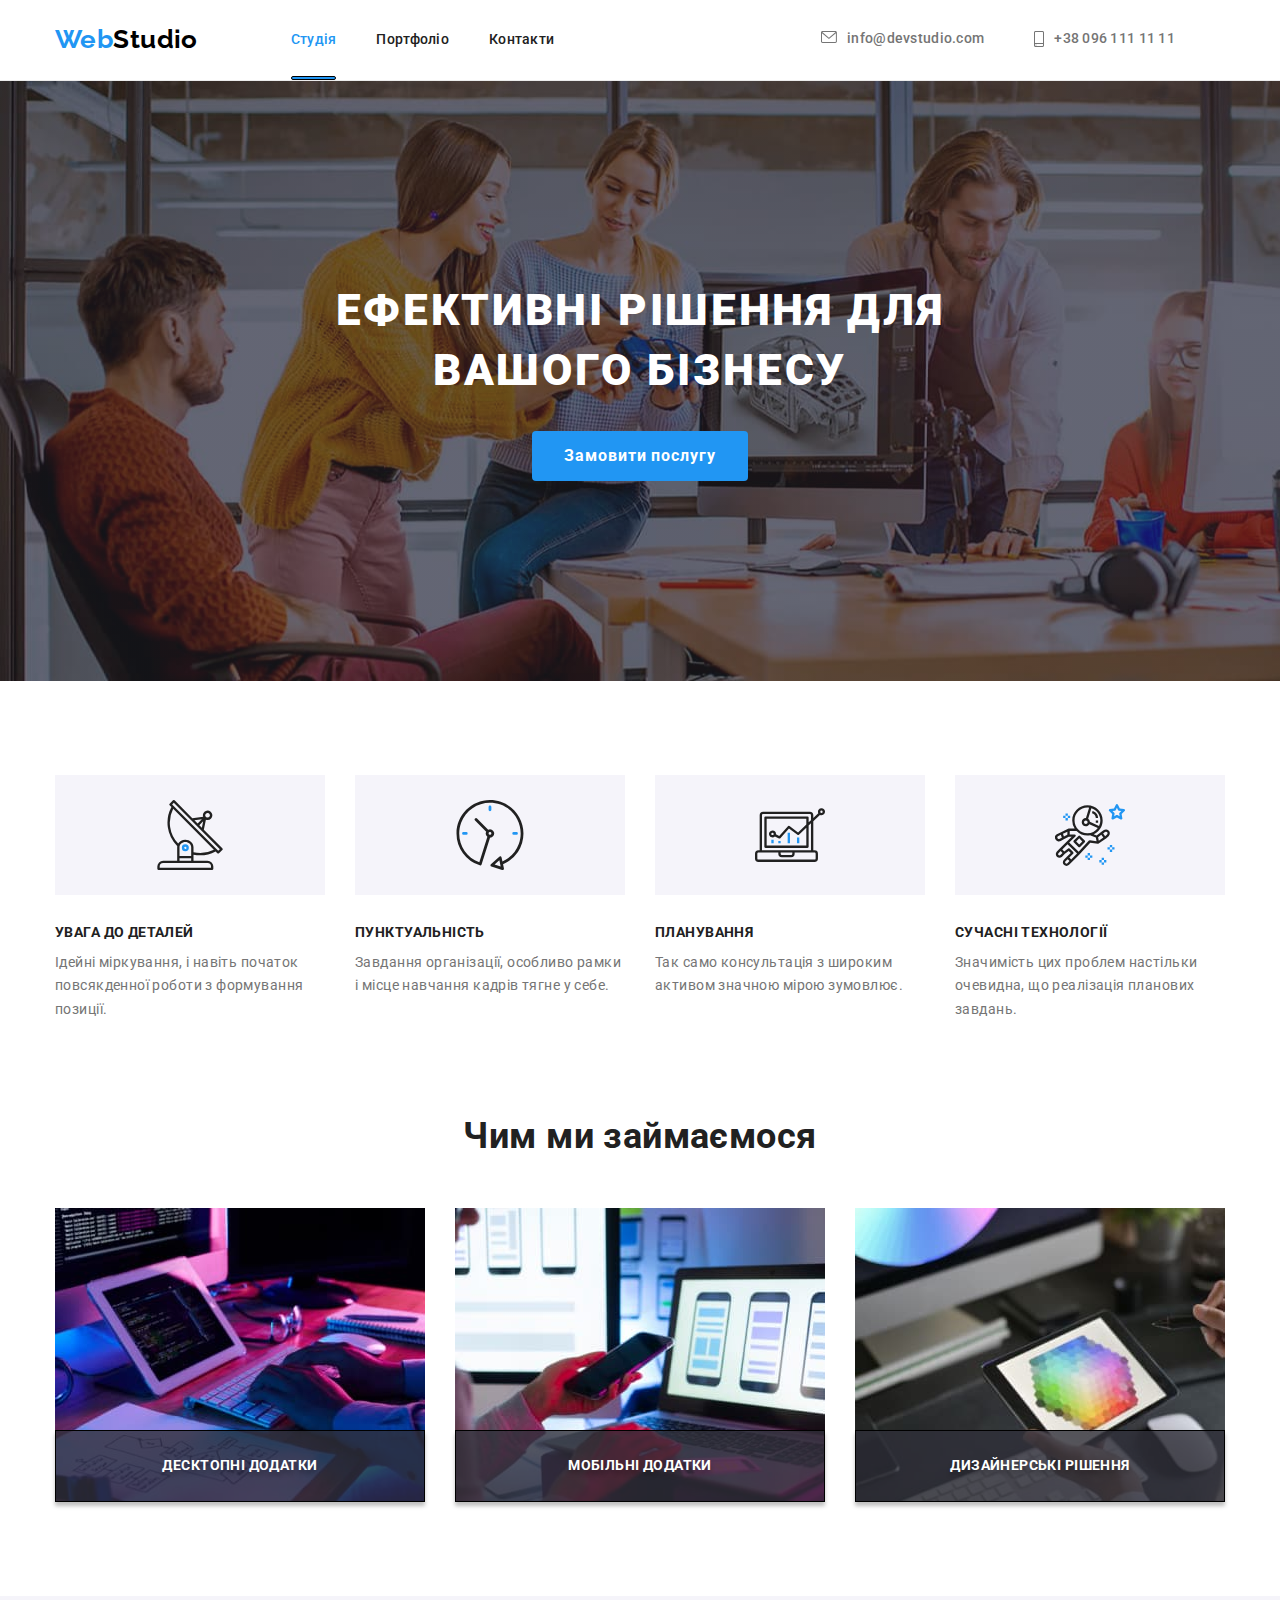
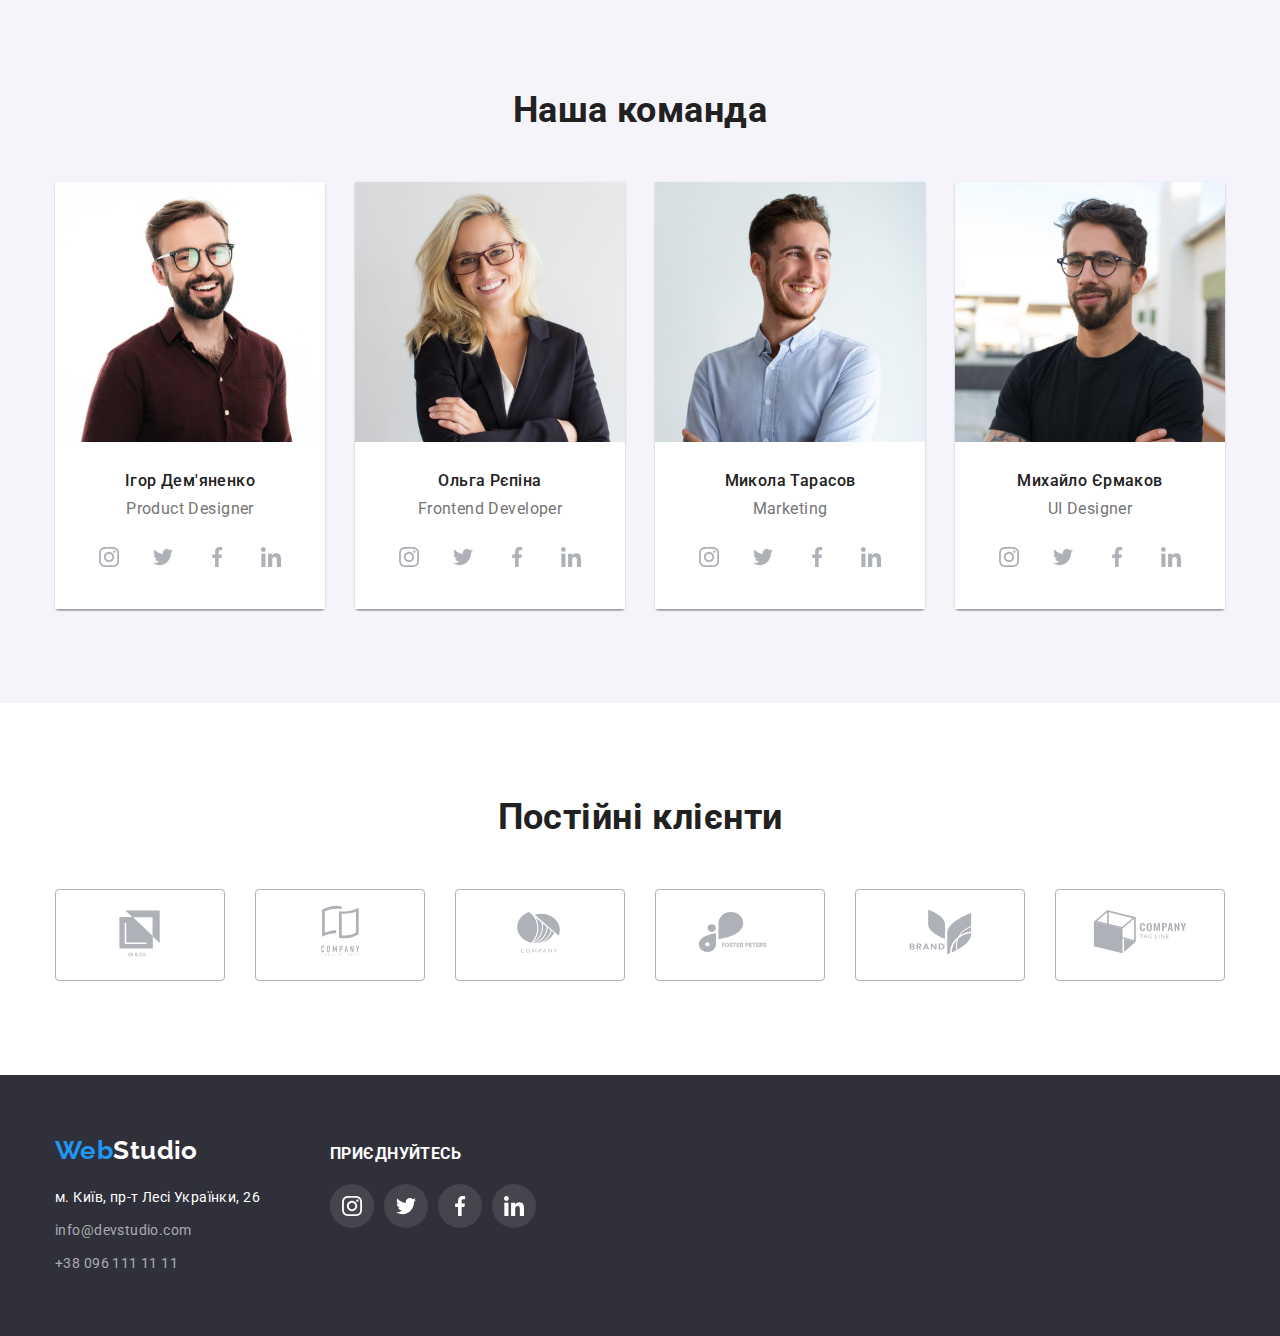
==== index.html @ 4567cb4b "commit-1" ====
<!DOCTYPE html>
<html lang="uk">
  <head>
    <meta charset="UTF-8" />
    <meta http-equiv="X-UA-Compatible" content="IE=edge" />
    <meta name="viewport" content="width=device-width, initial-scale=1.0" />
    <title>Document</title>
    <link rel="preconnect" href="https://fonts.googleapis.com" />
    <link rel="preconnect" href="https://fonts.gstatic.com" crossorigin />
    <link
      href="https://fonts.googleapis.com/css2?family=Raleway:wght@700&family=Roboto:wght@400;500;700;900&display=swap"
      rel="stylesheet"
    />
    <link
      rel="stylesheet"
      href="https://cdnjs.cloudflare.com/ajax/libs/modern-normalize/1.0.0/modern-normalize.min.css"
    />
    <link rel="stylesheet" href="./css/styles.css" />
  </head>

  <body>
    <!-- Шапка -->
    <header class="section header">
      <div class="container header-container">
        <nav class="navigation">
          <a href="index.html" class="logo header link"
            ><span class="logo-accent">Web</span>Studio</a
          >

          <ul class="site-nav list">
            <li class="site-nav-item current">
              <a href="index.html" class="link current">Студія</a>
            </li>
            <li class="site-nav-item"><a href="./portfolio.html" class="link">Портфоліо</a></li>
            <li class="site-nav-item"><a href="" class="link">Контакти</a></li>
          </ul>
        </nav>

        <ul class="contact-nav list">
          <li class="contact-nav-item">
            <a class="contact-nav-link link" href="mailto:info@devstudio.com">
              <svg class="contact-nav-icon" width="16" height="12">
                <use href="./images/sprite .svg#icon-envelope"></use></svg
              >info@devstudio.com</a
            >
          </li>
          <li class="contact-nav-item">
            <a class="contact-nav-link link" href="tel:380961111111">
              <svg class="contact-nav-icon" width="10" height="16">
                <use href="./images/sprite .svg#icon-smartphone"></use></svg
              >+38 096 111 11 11</a
            >
          </li>
        </ul>
      </div>
    </header>

    <main>
      <!-- Герой -->
      <section class="hero">
        <div class="container">
          <h1 class="hero-title">Ефективні рішення для вашого бізнесу</h1>
          <button type="button" class="button primary" data-modal-open>Замовити послугу</button>
        </div>
      </section>

      <!-- Якості -->
      <section class="section features">
        <div class="features-container container">
          <h2 class="visually-hidden">Переваги</h2>
          <ul class="features-list list">
            <li class="features-item">
              <div class="features-wrapper">
                <svg class="features-icon">
                  <use href="./images/sprite.svg/sprite-edited.svg#icon-antenna"></use>
                </svg>
              </div>
              <h3 class="features-title">УВАГА ДО ДЕТАЛЕЙ</h3>
              <p class="features-text">
                Ідейні міркування, і навіть початок повсякденної роботи з формування позиції.
              </p>
            </li>
            <li class="features-item">
              <div class="features-wrapper">
                <svg class="features-icon">
                  <use href="./images/sprite.svg/sprite-edited.svg#icon-clock"></use>
                </svg>
              </div>

              <h3 class="features-title">ПУНКТУАЛЬНІСТЬ</h3>
              <p class="features-text">
                Завдання організації, особливо рамки і місце навчання кадрів тягне у себе.
              </p>
            </li>
            <li class="features-item">
              <div class="features-wrapper">
                <svg class="features-icon">
                  <use href="./images/sprite.svg/sprite-edited.svg#icon-diagram"></use>
                </svg>
              </div>

              <h3 class="features-title">ПЛАНУВАННЯ</h3>
              <p class="features-text">
                Так само консультація з широким активом значною мірою зумовлює.
              </p>
            </li>
            <li class="features-item">
              <div class="features-wrapper">
                <svg class="features-icon">
                  <use href="./images/sprite.svg/sprite-edited.svg#icon-astronaut"></use>
                </svg>
              </div>

              <h3 class="features-title">СУЧАСНІ ТЕХНОЛОГІЇ</h3>
              <p class="features-text">
                Значимість цих проблем настільки очевидна, що реалізація планових завдань.
              </p>
            </li>
          </ul>
        </div>
      </section>

      <!-- Чим займаємося -->
      <section class="section activity">
        <div class="container">
          <h2 class="activity-title">Чим ми займаємося</h2>
          <ul class="activity-list list">
            <li class="activity-item">
              <img src="./images/box_1.jpg" alt="Работа на ПК" width="370" />
              <h3 class="activity-subtitle">Десктопні додатки</h3>
            </li>
            <li class="activity-item">
              <img src="./images/box_2.jpg" alt="Работа на телефоне" width="370" />
              <h3 class="activity-subtitle">Мобільні додатки</h3>
            </li>
            <li class="activity-item">
              <img src="./images/box_3.jpg" alt="Работа на планшете" width="370" />
              <h3 class="activity-subtitle">Дизайнерські рішення</h3>
            </li>
          </ul>
        </div>
      </section>

      <!-- Команда -->
      <section class="section team">
        <div class="container">
          <h2 class="team-title">Наша команда</h2>
          <ul class="team-list list">
            <li class="team-item">
              <img
                class="team-image"
                src="./images/img_PD.jpg"
                alt="Фото дизайнера продукта"
                width="270"
              />
              <div class="team-description">
                <h3 class="team-subtitle">Ігор Дем'яненко</h3>
                <p class="text">Product Designer</p>
                <ul class="social-list list">
                  <li class="social-list-item">
                    <a href="" class="social-list-link">
                      <svg class="social-list-icon">
                        <use href="./images/sprite .svg#icon-instagram"></use>
                      </svg>
                    </a>
                  </li>
                  <li class="social-list-item">
                    <a href="" class="social-list-link">
                      <svg class="social-list-icon">
                        <use href="./images/sprite .svg#icon-twitter"></use>
                      </svg>
                    </a>
                  </li>
                  <li class="social-list-item">
                    <a href="" class="social-list-link">
                      <svg class="social-list-icon">
                        <use href="./images/sprite .svg#icon-facebook"></use>
                      </svg>
                    </a>
                  </li>
                  <li class="social-list-item">
                    <a href="" class="social-list-link">
                      <svg class="social-list-icon">
                        <use href="./images/sprite .svg#icon-linkedin"></use>
                      </svg>
                    </a>
                  </li>
                </ul>
              </div>
            </li>

            <li class="team-item">
              <img
                class="team-image"
                src="./images/img_FD.jpg"
                alt="Фото Разработчика"
                width="270"
              />
              <div class="team-description">
                <h3 class="team-subtitle">Ольга Рєпіна</h3>
                <p class="text">Frontend Developer</p>
                <ul class="social-list list">
                  <li class="social-list-item">
                    <a href="" class="social-list-link">
                      <svg class="social-list-icon">
                        <use href="./images/sprite .svg#icon-instagram"></use>
                      </svg>
                    </a>
                  </li>
                  <li class="social-list-item">
                    <a href="" class="social-list-link">
                      <svg class="social-list-icon">
                        <use href="./images/sprite .svg#icon-twitter"></use>
                      </svg>
                    </a>
                  </li>
                  <li class="social-list-item">
                    <a href="" class="social-list-link">
                      <svg class="social-list-icon">
                        <use href="./images/sprite .svg#icon-facebook"></use>
                      </svg>
                    </a>
                  </li>
                  <li class="social-list-item">
                    <a href="" class="social-list-link" width="20" height="20">
                      <svg class="social-list-icon">
                        <use href="./images/sprite .svg#icon-linkedin"></use>
                      </svg>
                    </a>
                  </li>
                </ul>
              </div>
            </li>
            <li class="team-item">
              <img class="team-image" src="./images/img_M.jpg" alt="Фото Маркетолога" width="270" />
              <div class="team-description">
                <h3 class="team-subtitle">Микола Тарасов</h3>
                <p class="text">Marketing</p>
                <ul class="social-list list">
                  <li class="social-list-item">
                    <a href="" class="social-list-link">
                      <svg class="social-list-icon">
                        <use href="./images/sprite .svg#icon-instagram"></use>
                      </svg>
                    </a>
                  </li>
                  <li class="social-list-item">
                    <a href="" class="social-list-link">
                      <svg class="social-list-icon">
                        <use href="./images/sprite .svg#icon-twitter"></use>
                      </svg>
                    </a>
                  </li>
                  <li class="social-list-item">
                    <a href="" class="social-list-link">
                      <svg class="social-list-icon">
                        <use href="./images/sprite .svg#icon-facebook"></use>
                      </svg>
                    </a>
                  </li>
                  <li class="social-list-item">
                    <a href="" class="social-list-link">
                      <svg class="social-list-icon">
                        <use href="./images/sprite .svg#icon-linkedin"></use>
                      </svg>
                    </a>
                  </li>
                </ul>
              </div>
            </li>
            <li class="team-item">
              <img class="team-image" src="./images/img_D.jpg" alt="Фото дизайнера" width="270" />
              <div class="team-description">
                <h3 class="team-subtitle">Михайло Єрмаков</h3>
                <p class="text">UI Designer</p>
                <ul class="social-list list">
                  <li class="social-list-item">
                    <a href="" class="social-list-link">
                      <svg class="social-list-icon">
                        <use href="./images/sprite .svg#icon-instagram"></use>
                      </svg>
                    </a>
                  </li>
                  <li class="social-list-item">
                    <a href="" class="social-list-link">
                      <svg class="social-list-icon">
                        <use href="./images/sprite .svg#icon-twitter"></use>
                      </svg>
                    </a>
                  </li>
                  <li class="social-list-item">
                    <a href="" class="social-list-link">
                      <svg class="social-list-icon">
                        <use href="./images/sprite .svg#icon-facebook"></use>
                      </svg>
                    </a>
                  </li>
                  <li class="social-list-item">
                    <a href="" class="social-list-link">
                      <svg class="social-list-icon">
                        <use href="./images/sprite .svg#icon-linkedin"></use>
                      </svg>
                    </a>
                  </li>
                </ul>
              </div>
            </li>
          </ul>
        </div>
      </section>

      <!-- Постійні клієнти -->
      <section class="clients">
        <div class="container clients">
          <h3 class="clients-title">Постійні клієнти</h3>
          <ul class="clients-list list">
            <li class="clients-item">
              <a href="#" class="clients-item-link">
                <svg class="clients-icon">
                  <use href="./images/sprite.svg/sprite-edited.svg#icon-logo-1"></use>
                </svg>
              </a>
            </li>
            <li class="clients-item">
              <a href="#" class="clients-item-link">
                <svg class="clients-icon">
                  <use href="./images/sprite.svg/sprite-edited.svg#icon-logo-2"></use>
                </svg>
              </a>
            </li>
            <li class="clients-item">
              <a href="#" class="clients-item-link">
                <svg class="clients-icon">
                  <use href="./images/sprite.svg/sprite-edited.svg#icon-logo-3"></use>
                </svg>
              </a>
            </li>
            <li class="clients-item">
              <a href="#" class="clients-item-link">
                <svg class="clients-icon">
                  <use href="./images/sprite.svg/sprite-edited.svg#icon-logo-4"></use>
                </svg>
              </a>
            </li>
            <li class="clients-item">
              <a href="#" class="clients-item-link">
                <svg class="clients-icon">
                  <use href="./images/sprite.svg/sprite-edited.svg#icon-logo-5"></use>
                </svg>
              </a>
            </li>
            <li class="clients-item">
              <a href="#" class="clients-item-link">
                <svg class="clients-icon">
                  <use href="./images/sprite.svg/sprite-edited.svg#icon-logo-6"></use>
                </svg>
              </a>
            </li>
          </ul>
        </div>
      </section>
    </main>

    <!-- Футер -->
    <footer class="section footer">
      <div class="container footer">
        <div class="footer-adress-wrapper">
          <a href="./index.html" class="logo footer link"
            ><span class="logo-accent">Web</span>Studio</a
          >

          <address class="adress">
            <ul class="adress-list list">
              <li class="adress-point-item">
                <a
                  href="https://bit.ly/3pXMvUd"
                  class="adress-point link"
                  target="_blank"
                  rel="noopener noreferrer"
                  >м. Київ, пр-т Лесі Українки, 26</a
                >
              </li>
              <li class="adress-mail-item">
                <a href="mailto:info@devstudio.com" class="adress-link link">info@devstudio.com</a>
              </li>
              <li class="adress-tel-item">
                <a href="tel:380961111111" class="adress-link link">+38 096 111 11 11</a>
              </li>
            </ul>
          </address>
        </div>
        <div class="footer-adress-wrapper">
          <h3 class="footer-social-title">Приєднуйтесь</h3>
          <ul class="footer-social-list list">
            <li class="social-list-item">
              <a href="" class="social-list-link footer">
                <svg class="social-list-icon footer">
                  <use href="./images/sprite .svg#icon-instagram"></use>
                </svg>
              </a>
            </li>
            <li class="social-list-item">
              <a href="" class="social-list-link footer">
                <svg class="social-list-icon footer">
                  <use href="./images/sprite .svg#icon-twitter"></use>
                </svg>
              </a>
            </li>
            <li class="social-list-item">
              <a href="" class="social-list-link footer">
                <svg class="social-list-icon footer">
                  <use href="./images/sprite .svg#icon-facebook"></use>
                </svg>
              </a>
            </li>
            <li class="social-list-item">
              <a href="" class="social-list-link footer">
                <svg class="social-list-icon footer">
                  <use href="./images/sprite .svg#icon-linkedin"></use>
                </svg>
              </a>
            </li>
          </ul>
        </div>
      </div>
    </footer>

    <div class="backdrop is-hidden" data-modal>
      <div class="modal">
        <button class="modal-close-btn" data-modal-close>
          <svg class="modal-close-btn-icon" width="18" height="18">
            <use href="./images/sprite .svg#icon-close-black"></use>
          </svg>
        </button>
      </div>
    </div>
    <script src="./js/modal.js"></script>
  </body>
</html>
---- css/styles.css ----
/* =============Components============= */
:root {
  --primary-text-color: #757575;
  --title-text-color: #212121;
  --accent-color: #2196f3;
  --primary-white-color: #ffffff;
  --primary-grey-color: #f5f4fa;
  --primary-background-color: #f5f5f5;
  --primary-black-color: #2f303a;
  --secondary-black-color: #000000;
  --adress-color: rgba(255, 255, 255, 0.6);
  --border-content-color: #eeeeee;
  --timing-function: 250ms cubic-bezier(0.4, 0, 0.2, 1);
}

body {
  color: var(--primary-text-color);
  background-color: var(--primary-white-color);
  font-family: Roboto, sans-serif;
  font-size: 14px;
  letter-spacing: 0.03em;
}

h1,
h2,
h3,
p {
  margin-top: 0;
  margin-bottom: 0;
}

ul,
ol {
  margin-top: 0;
  margin-bottom: 0;
  padding-left: 0;
}

img {
  display: block;
}

.container {
  width: 1200px;
  margin-left: auto;
  margin-right: auto;
  padding-left: 15px;
  padding-right: 15px;
}

.visually-hidden {
  position: absolute;
  width: 1px;
  height: 1px;
  margin: -1px;
  border: 0;
  padding: 0;
  white-space: nowrap;
  clip-path: inset(100%);
  clip: rect(0 0 0 0);
  overflow: hidden;
}

.features,
.activity,
.projects {
  background-color: var(--primary-white-color);
}

.list {
  padding: 0;
  margin: 0;
  list-style: none;
}

.link {
  text-decoration: none;
}

/* =============/Components============= */

/*=============Header============= */
.section.header {
  border-bottom: 1px solid #ececec;
}

.header-container {
  padding-top: 24px;
  padding-bottom: 25px;

  display: flex;
  align-items: center;
  justify-content: space-between;
}

.navigation {
  display: flex;
  align-items: center;
}

.site-nav {
  display: flex;
}

.site-nav-item:not(:last-child) {
  margin-right: 40px;
}

.contact-nav {
  display: flex;
}

.contact-nav-link {
  margin-right: 50px;
}

.logo {
  font-family: Raleway, sans-serif;
  font-weight: 700;
  font-size: 26px;
  line-height: 1.19;
}

.logo.header {
  color: var(--secondary-black-color);
  margin-right: 93px;
}

.logo-accent {
  color: var(--accent-color);
}

.site-nav .link,
.contact-nav .link {
  color: var(--title-text-color);

  font-weight: 500;
  line-height: 1.14;
  letter-spacing: 0.02em;
}

.site-nav .link:hover,
.site-nav .link:focus,
.site-nav .link.current,
.contact-nav .link:hover,
.contact-nav .link:focus {
  color: var(--accent-color);
  transition: color 250ms cubic-bezier(0.4, 0, 0.2, 1);
}

.contact-nav .link {
  color: var(--primary-text-color);
}

.contact-nav-link {
  display: flex;
  justify-content: center;
  text-align: center;
}

.contact-nav-icon {
  fill: var(--primary-text-color);

  margin-right: 10px;
}

.contact-nav-link:hover .contact-nav-icon {
  fill: var(--accent-color);
}

.site-nav-item {
  position: relative;
}

/* .site-nav-item.current {
}

.site-nav-item::after {
  content: '';

  position: absolute;
  left: 0;
  bottom: 0;

  display: block;
  width: 100%;
  height: 4px;
  border-radius: 2px;
  background-color: #2196f3; */

/* В головній навігації, за допомогою псевдоелемента ::after, зроблено підкреслення посилання поточної сторінки (на якій зараз знаходиться користувач). */

/*=============/Header============= */

/* =============Hero============= */

.hero {
  padding-bottom: 200px;
  padding-top: 200px;
  text-align: center;
  max-width: 1600px;
  margin: 0 auto;

  background-color: #c4c4c4;
  background-image: linear-gradient(rgba(47, 48, 58, 0.4), rgba(47, 48, 58, 0.4)),
    url('../images/hero/hero.jpg');
}

.hero-title {
  margin: 0 auto;
  margin-bottom: 30px;
  color: var(--primary-white-color);
  width: 700px;

  font-weight: 900;
  font-size: 44px;
  line-height: 1.36;
  text-align: center;
  letter-spacing: 0.06em;
  text-transform: uppercase;
}

/* =============/Hero============= */

/* =============Features============= */

.section.features {
  padding-top: 94px;
  padding-bottom: 94px;
}

.features-title {
  margin-bottom: 10px;
  color: var(--title-text-color);

  font-size: 14px;
  line-height: 1.14;
  text-transform: uppercase;
}

.features-text {
  line-height: 1.7;
}

.features-list {
  display: flex;
  justify-content: space-between;
  column-gap: 30px;
}

.features-item {
  display: flex;
  flex-direction: column;

  border-radius: 4px;
}

.features-wrapper {
  display: flex;
  width: 270px;
  height: 120px;
  background-color: #f5f4fa;
  justify-content: center;
  align-items: center;
  column-gap: 30px;
  margin-bottom: 30px;
}

.features-icon {
  width: 70px;
  height: 70px;
}

/* =============/Features============= */

/* =============Activity============= */

.section.activity {
  padding-bottom: 94px;
}

.activity-title,
.team-title {
  color: var(--title-text-color);

  font-size: 36px;
  line-height: 1.16;
  text-align: center;
}

.activity-title {
  margin-bottom: 50px;
}

.activity-list {
  width: calc((100% - 60px) / 3);
  display: flex;
  column-gap: 30px;
}

.activity-item {
  position: relative;
}

.activity-subtitle {
  position: absolute;
  bottom: 0;

  font-size: 14px;
  line-height: 1.14;
  text-align: center;
  text-transform: uppercase;

  color: #ffffff;
  background-color: rgba(47, 48, 58, 0.8);
  border: 1px solid #000000;
  text-shadow: 0px 4px 4px rgba(0, 0, 0, 0.25);
  box-shadow: 0px 4px 4px rgba(0, 0, 0, 0.25);

  padding: 27px 0;
  width: 100%;
}

/* =============/Activity============= */

/* =============Team============= */

.section.team {
  padding-bottom: 94px;
  padding-top: 94px;
}

.team {
  background-color: var(--primary-grey-color);
}

.team-title {
  margin-bottom: 50px;
}

.team-list {
  width: calc((100%-90px) / 4);
  display: flex;
  gap: 30px;
}

.team-item {
  border-radius: 0px 0px 4px 4px;
  box-shadow: 0px 1px 3px rgba(0, 0, 0, 0.12), 0px 1px 1px rgba(0, 0, 0, 0.14),
    0px 2px 1px rgba(0, 0, 0, 0.2);
}

.team-subtitle {
  margin-bottom: 10px;

  color: var(--title-text-color);

  font-weight: 500;
  font-size: 16px;
  line-height: 1.18;
  text-align: center;
}

.team-list .text {
  font-size: 16px;
  line-height: 1.18;
  text-align: center;

  margin-bottom: 16px;
}

.team-description {
  padding: 30px 10px;
  background-color: var(--primary-white-color);
}

.social-list {
  display: flex;
  justify-content: center;
  column-gap: 10px;
}

.social-list-link {
  display: flex;
  justify-content: center;
  align-items: center;
  width: 44px;
  height: 44px;
  border-radius: 50%;

  background-color: var(--primary-white-color);
}

.social-list-link:hover,
.social-list-link:focus {
  background-color: var(--accent-color);
  transition: background-color 250ms cubic-bezier(0.4, 0, 0.2, 1);
}

.social-list-icon {
  width: 20px;
  height: 20px;
  fill: #afb1b8;
}

.social-list-link:hover .social-list-icon {
  fill: var(--primary-white-color);
}

/* =============/Team============= */

/* =============Clients============= */

.clients {
  padding-bottom: 47px;
  padding-top: 47px;
}

.clients-title {
  font-style: normal;
  font-weight: 700;
  font-size: 36px;
  line-height: 1.16;
  text-align: center;
  color: var(--title-text-color);

  margin-bottom: 50px;
}

.clients-list {
  display: flex;
  justify-content: space-between;
  align-items: center;
}

.clients-icon {
  width: 105px;
  height: 60px;

  fill: #afb1b8;
}

.clients-item {
  display: flex;
  justify-content: center;
  align-items: center;
  border: 1px solid #afb1b8;
  border-radius: 4px;
  width: 170px;
  height: 92px;
}

.clients-item:hover {
  border-color: #2196f3;
}

.clients-item:hover .clients-icon {
  fill: #2196f3;
}

/* =============/Clients============= */

/* =============Footer=============*/

.section.footer {
  padding: 60px 0;
  background-color: var(--primary-black-color);
}

.container.footer {
  display: flex;
  align-items: baseline;
}

.footer-adress-wrapper {
  margin-right: 70px;
}

.footer-social-title {
  margin-bottom: 20px;
  color: var(--primary-white-color);

  font-weight: 700;
  line-height: 1.14;
  text-transform: uppercase;
}

.footer-social-list {
  display: flex;
  justify-content: center;
  column-gap: 10px;
}

.social-list-icon.footer {
  fill: var(--primary-white-color);
}

.social-list-link.footer {
  background-color: rgba(255, 255, 255, 0.1);
}

.social-list-link:hover,
.social-list-link:focus {
  background-color: var(--accent-color);
  transition: background-color 250ms cubic-bezier(0.4, 0, 0.2, 1);
}

.logo.footer {
  color: var(--primary-white-color);
}

.adress {
  margin-top: 20px;
  font-style: normal;
}

.adress-point-item {
  margin-bottom: 9px;
}

.adress-mail-item {
  margin-bottom: 9px;
}

.adress-point {
  color: var(--primary-white-color);

  line-height: 1.71;
}

.adress .adress-link {
  color: var(--adress-color);

  font-style: normal;
  line-height: 1.71;
}

.adress-link:hover,
.adress-link:focus {
  color: var(--accent-color);
  transition: color 250ms cubic-bezier(0.4, 0, 0.2, 1);
}

.site-nav .link:hover,
.site-nav .link:focus {
  color: var(--accent-color);
  transition: color 250ms cubic-bezier(0.4, 0, 0.2, 1);
}

.site-nav .link.current {
  color: var(--accent-color);
  transition: color 250ms cubic-bezier(0.4, 0, 0.2, 1);

  position: relative;
}

.site-nav .link.current::after {
  content: '';

  position: absolute;
  left: 0;
  bottom: -33px;

  display: block;
  width: 100%;
  height: 4px;
  border-radius: 2px;
  background-color: #2196f3;
  border: 1px solid #000000;
}

.contact-nav .link:hover,
.contact-nav .link:focus {
  color: var(--accent-color);
  transition: color 250ms cubic-bezier(0.4, 0, 0.2, 1);
}

/* =============/Footer============= */

/*=============Buttons============= */

.button {
  padding: 6px 22px;
  min-width: 81px;
  min-height: 26px;
  border-radius: 4px;
  border: none;

  color: var(--title-text-color);
  background-color: var(--primary-grey-color);

  font-family: inherit;
  font-weight: 500;
  font-size: 16px;
  line-height: 1.62;
  text-align: center;

  cursor: pointer;
}

.button.primary {
  padding: 10px 32px;
  min-width: 152px;
  min-height: 30px;

  color: var(--primary-white-color);
  background-color: var(--accent-color);

  font-weight: 700;
  font-size: 16px;
  line-height: 1.88;
  align-items: center;
  text-align: center;
  letter-spacing: 0.06em;

  cursor: pointer;
}

.button.current {
  min-width: 29px;
  min-height: 26px;
  color: var(--primary-white-color);
  background-color: var(--accent-color);
}

.button-list .button:hover,
.button-list .button:focus {
  color: var(--primary-white-color);
  background-color: var(--accent-color);
  transition: background-color 250ms cubic-bezier(0.4, 0, 0.2, 1);
  transition: color 250ms cubic-bezier(0.4, 0, 0.2, 1);
}

.button.current:hover,
.button.current:focus {
  color: var(--primary-white-color);
  background-color: var(--accent-color);
  transition: background-color 250ms cubic-bezier(0.4, 0, 0.2, 1);
  transition: color 250ms cubic-bezier(0.4, 0, 0.2, 1);
}

/*=============/Buttons============= */

/* =============Portfolio============= */

.section.projects {
  padding-bottom: 94px;
  padding-top: 94px;
}

.button-list {
  display: flex;
  justify-content: center;
  column-gap: 8px;

  padding-bottom: 34px;
}

.projects-list {
  display: flex;
  flex-wrap: wrap;
  gap: 30px;
}

.projects-list .title {
  color: var(--title-text-color);

  font-size: 18px;
  line-height: 2;
  letter-spacing: 0.06em;
}

.projects-list .text {
  font-size: 16px;
  line-height: 1.88;
}

.projects-text-box {
  border-left: 1px solid var(--border-content-color);
  border-right: 1px solid var(--border-content-color);
  border-bottom: 1px solid var(--border-content-color);

  padding: 20px 24px;
}

/* =============/Portfolio============ */

/* =============Modal Window============ */

.backdrop {
  position: fixed;
  top: 0;
  bottom: 0;
  z-index: 100;
  width: 100%;
  height: 100%;
  background-color: rgba(0, 0, 0, 0.2);
  transition: opacity 500ms linear, visibility 500ms linear;
}

.backdrop.is-hidden {
  opacity: 0;
  visibility: hidden;
  pointer-events: none;
}

.modal {
  position: absolute;
  top: 50%;
  left: 50%;
  width: 528px;
  height: 581px;
  transform: translate(-50%, -50%);
  background-color: var(--primary-white-color);
}

.modal-close-btn {
  position: absolute;
  top: 8px;
  right: 8px;
  display: flex;
  justify-content: center;
  align-items: center;
  background-color: #ffffff;
  width: 30px;
  height: 30px;
  border-radius: 50%;
  border: 1px solid #000000;
  box-shadow: 0px 1px 3px rgba(0, 0, 0, 0.12), 0px 1px 1px rgba(0, 0, 0, 0.14),
    0px 2px 1px rgba(0, 0, 0, 0.2);
  padding: 0;
}

/* =============/Modal Window============ */ ;
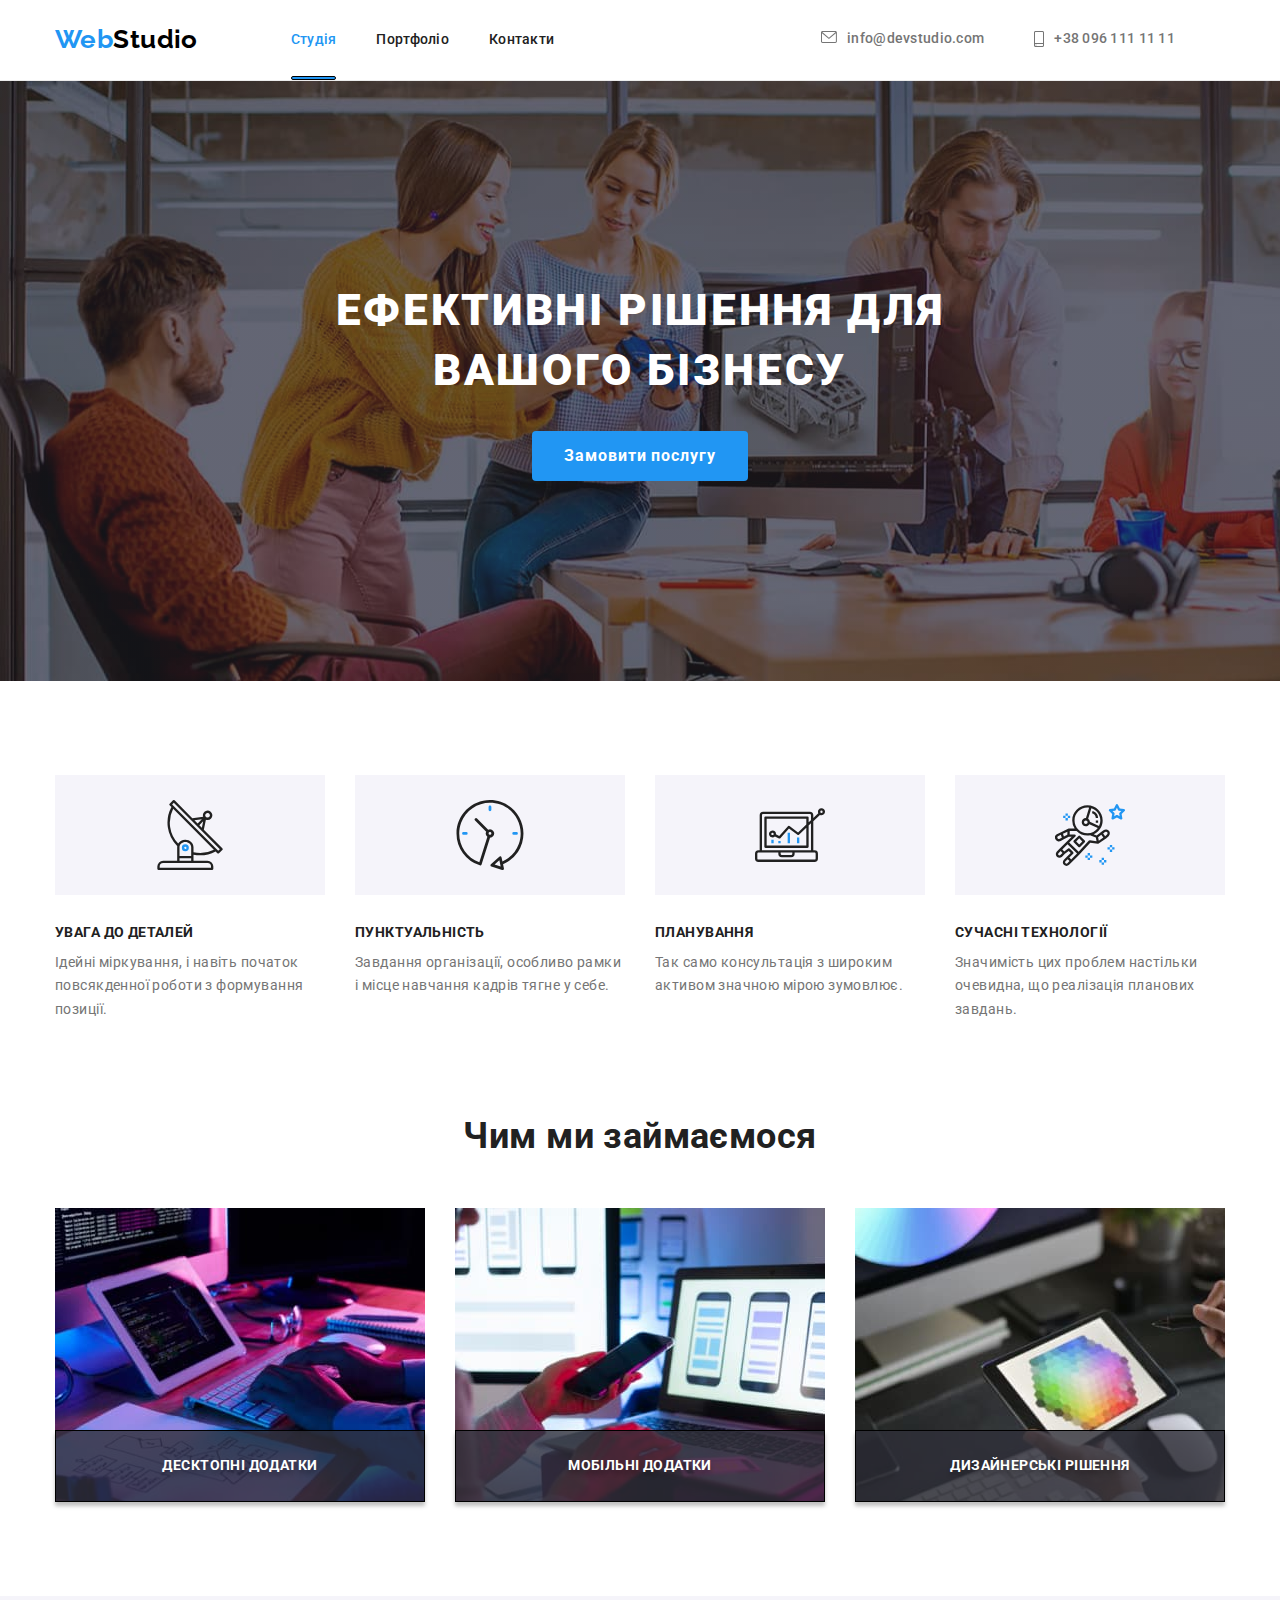
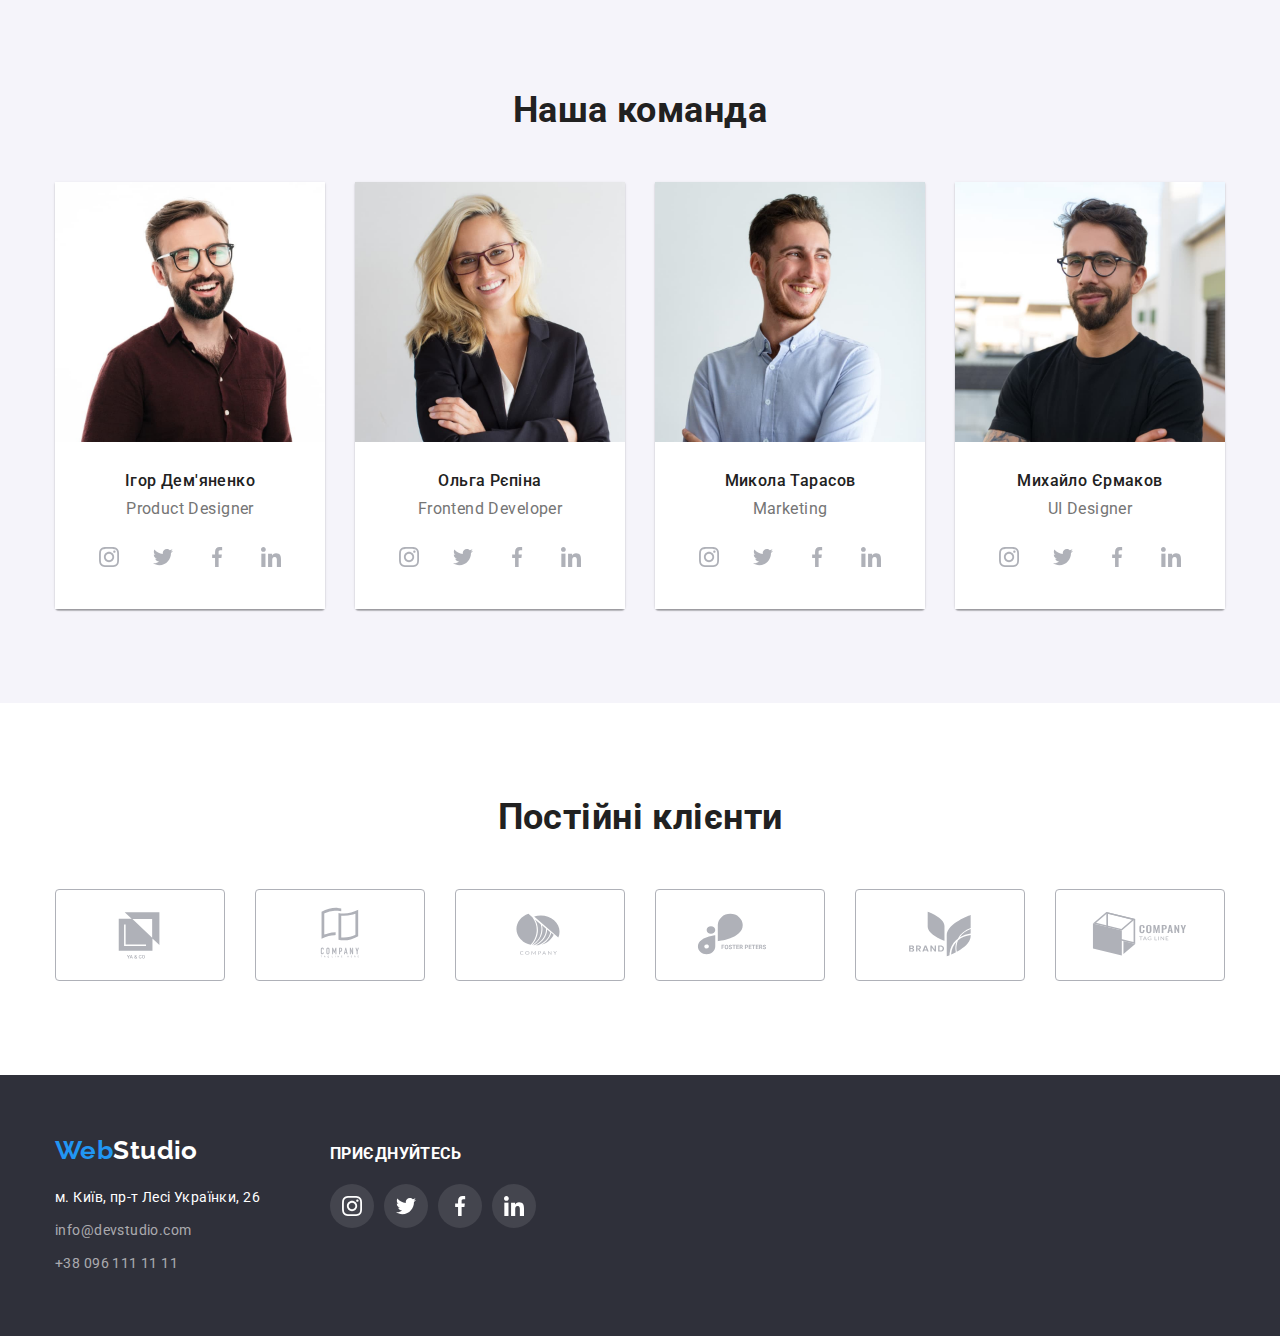
==== commit f778a902: "edited "clients section"" ====
--- a/index.html
+++ b/index.html
@@ -316,42 +316,42 @@
           <ul class="clients-list list">
             <li class="clients-item">
               <a href="#" class="clients-item-link">
-                <svg class="clients-icon">
+                <svg class="clients-icon" width="106" height="60">
                   <use href="./images/sprite.svg/sprite-edited.svg#icon-logo-1"></use>
                 </svg>
               </a>
             </li>
             <li class="clients-item">
               <a href="#" class="clients-item-link">
-                <svg class="clients-icon">
+                <svg class="clients-icon" width="106" height="60">
                   <use href="./images/sprite.svg/sprite-edited.svg#icon-logo-2"></use>
                 </svg>
               </a>
             </li>
             <li class="clients-item">
               <a href="#" class="clients-item-link">
-                <svg class="clients-icon">
+                <svg class="clients-icon" width="106" height="60">
                   <use href="./images/sprite.svg/sprite-edited.svg#icon-logo-3"></use>
                 </svg>
               </a>
             </li>
             <li class="clients-item">
               <a href="#" class="clients-item-link">
-                <svg class="clients-icon">
+                <svg class="clients-icon" width="106" height="60">
                   <use href="./images/sprite.svg/sprite-edited.svg#icon-logo-4"></use>
                 </svg>
               </a>
             </li>
             <li class="clients-item">
               <a href="#" class="clients-item-link">
-                <svg class="clients-icon">
+                <svg class="clients-icon" width="106" height="60">
                   <use href="./images/sprite.svg/sprite-edited.svg#icon-logo-5"></use>
                 </svg>
               </a>
             </li>
             <li class="clients-item">
               <a href="#" class="clients-item-link">
-                <svg class="clients-icon">
+                <svg class="clients-icon" width="106" height="60">
                   <use href="./images/sprite.svg/sprite-edited.svg#icon-logo-6"></use>
                 </svg>
               </a>
--- a/css/styles.css
+++ b/css/styles.css
@@ -145,7 +145,7 @@
 .contact-nav .link:hover,
 .contact-nav .link:focus {
   color: var(--accent-color);
-  transition: color 250ms cubic-bezier(0.4, 0, 0.2, 1);
+  transition: color var(--timing-function);
 }
 
 .contact-nav .link {
@@ -394,7 +394,7 @@
 .social-list-link:hover,
 .social-list-link:focus {
   background-color: var(--accent-color);
-  transition: background-color 250ms cubic-bezier(0.4, 0, 0.2, 1);
+  transition: background-color var(--timing-function);
 }
 
 .social-list-icon {
@@ -403,7 +403,8 @@
   fill: #afb1b8;
 }
 
-.social-list-link:hover .social-list-icon {
+.social-list-link:hover .social-list-icon,
+.social-list-link:focus .social-list-icon {
   fill: var(--primary-white-color);
 }
 
@@ -433,29 +434,37 @@
   align-items: center;
 }
 
-.clients-icon {
-  width: 105px;
-  height: 60px;
-
-  fill: #afb1b8;
-}
-
 .clients-item {
+  width: 170px;
+  height: 92px;
+}
+
+.clients-item-link {
   display: flex;
   justify-content: center;
   align-items: center;
   border: 1px solid #afb1b8;
   border-radius: 4px;
-  width: 170px;
-  height: 92px;
-}
-
-.clients-item:hover {
-  border-color: #2196f3;
-}
-
-.clients-item:hover .clients-icon {
-  fill: #2196f3;
+  width: 100%;
+  height: 100%;
+  color: #afb1b8;
+}
+
+.clients-icon {
+  display: block;
+  fill: currentColor;
+}
+
+.clients-item-link:focus,
+.clients-item-link:hover {
+  border-color: var(--accent-color);
+  border-radius: 4px;
+  outline: transparent;
+}
+
+.clients-item-link:focus .clients-icon,
+.clients-item-link:hover .clients-icon {
+  fill: var(--accent-color);
 }
 
 /* =============/Clients============= */
@@ -502,7 +511,7 @@
 .social-list-link:hover,
 .social-list-link:focus {
   background-color: var(--accent-color);
-  transition: background-color 250ms cubic-bezier(0.4, 0, 0.2, 1);
+  transition: background-color var(--timing-function);
 }
 
 .logo.footer {
@@ -538,18 +547,18 @@
 .adress-link:hover,
 .adress-link:focus {
   color: var(--accent-color);
-  transition: color 250ms cubic-bezier(0.4, 0, 0.2, 1);
+  transition: color var(--timing-function);
 }
 
 .site-nav .link:hover,
 .site-nav .link:focus {
   color: var(--accent-color);
-  transition: color 250ms cubic-bezier(0.4, 0, 0.2, 1);
+  transition: color var(--timing-function);
 }
 
 .site-nav .link.current {
   color: var(--accent-color);
-  transition: color 250ms cubic-bezier(0.4, 0, 0.2, 1);
+  transition: color var(--timing-function);
 
   position: relative;
 }
@@ -572,7 +581,7 @@
 .contact-nav .link:hover,
 .contact-nav .link:focus {
   color: var(--accent-color);
-  transition: color 250ms cubic-bezier(0.4, 0, 0.2, 1);
+  transition: color var(--timing-function);
 }
 
 /* =============/Footer============= */
@@ -627,16 +636,16 @@
 .button-list .button:focus {
   color: var(--primary-white-color);
   background-color: var(--accent-color);
-  transition: background-color 250ms cubic-bezier(0.4, 0, 0.2, 1);
-  transition: color 250ms cubic-bezier(0.4, 0, 0.2, 1);
+  transition: background-color var(--timing-function);
+  transition: color var(--timing-function);
 }
 
 .button.current:hover,
 .button.current:focus {
   color: var(--primary-white-color);
   background-color: var(--accent-color);
-  transition: background-color 250ms cubic-bezier(0.4, 0, 0.2, 1);
-  transition: color 250ms cubic-bezier(0.4, 0, 0.2, 1);
+  transition: background-color var(--timing-function);
+  transition: color var(--timing-function);
 }
 
 /*=============/Buttons============= */
@@ -662,7 +671,42 @@
   gap: 30px;
 }
 
-.projects-list .title {
+.projects-list-item:hover {
+  box-shadow: 0px 4px 4px rgba(0, 0, 0, 0.25);
+}
+
+.projects-overlay-text {
+  justify-content: center;
+  text-align: center;
+  font-size: 18px;
+  line-height: 1.5;
+  color: var(--primary-white-color);
+}
+
+.projects-thumb {
+  position: relative;
+  overflow: hidden;
+}
+
+.projects-overlay {
+  position: absolute;
+  top: 0;
+  bottom: 0;
+  left: 0;
+  background-color: rgba(33, 150, 243, 0.9);
+  padding: 63px 24px;
+  opacity: 0;
+
+  transform: translateY(100%);
+  transition: transform var(--timing-function);
+}
+
+.projects-list-item:hover .projects-overlay {
+  transform: translateY(0%);
+  opacity: 1;
+}
+
+.projects .projects-list .title {
   color: var(--title-text-color);
 
   font-size: 18px;
@@ -679,6 +723,7 @@
   border-left: 1px solid var(--border-content-color);
   border-right: 1px solid var(--border-content-color);
   border-bottom: 1px solid var(--border-content-color);
+  box-shadow: 0px 4px 4px rgba(0, 0, 0, 0.25);
 
   padding: 20px 24px;
 }
@@ -712,6 +757,10 @@
   height: 581px;
   transform: translate(-50%, -50%);
   background-color: var(--primary-white-color);
+  box-shadow: 0px 1px 3px rgba(0, 0, 0, 0.12), 0px 1px 1px rgba(0, 0, 0, 0.14),
+    0px 2px 1px rgba(0, 0, 0, 0.2);
+  border-radius: 4px;
+  border: 1px solid rgba(0, 0, 0, 0.1);
 }
 
 .modal-close-btn {
@@ -725,9 +774,7 @@
   width: 30px;
   height: 30px;
   border-radius: 50%;
-  border: 1px solid #000000;
-  box-shadow: 0px 1px 3px rgba(0, 0, 0, 0.12), 0px 1px 1px rgba(0, 0, 0, 0.14),
-    0px 2px 1px rgba(0, 0, 0, 0.2);
+  border: 1px solid rgba(0, 0, 0, 0.1);
   padding: 0;
 }
 
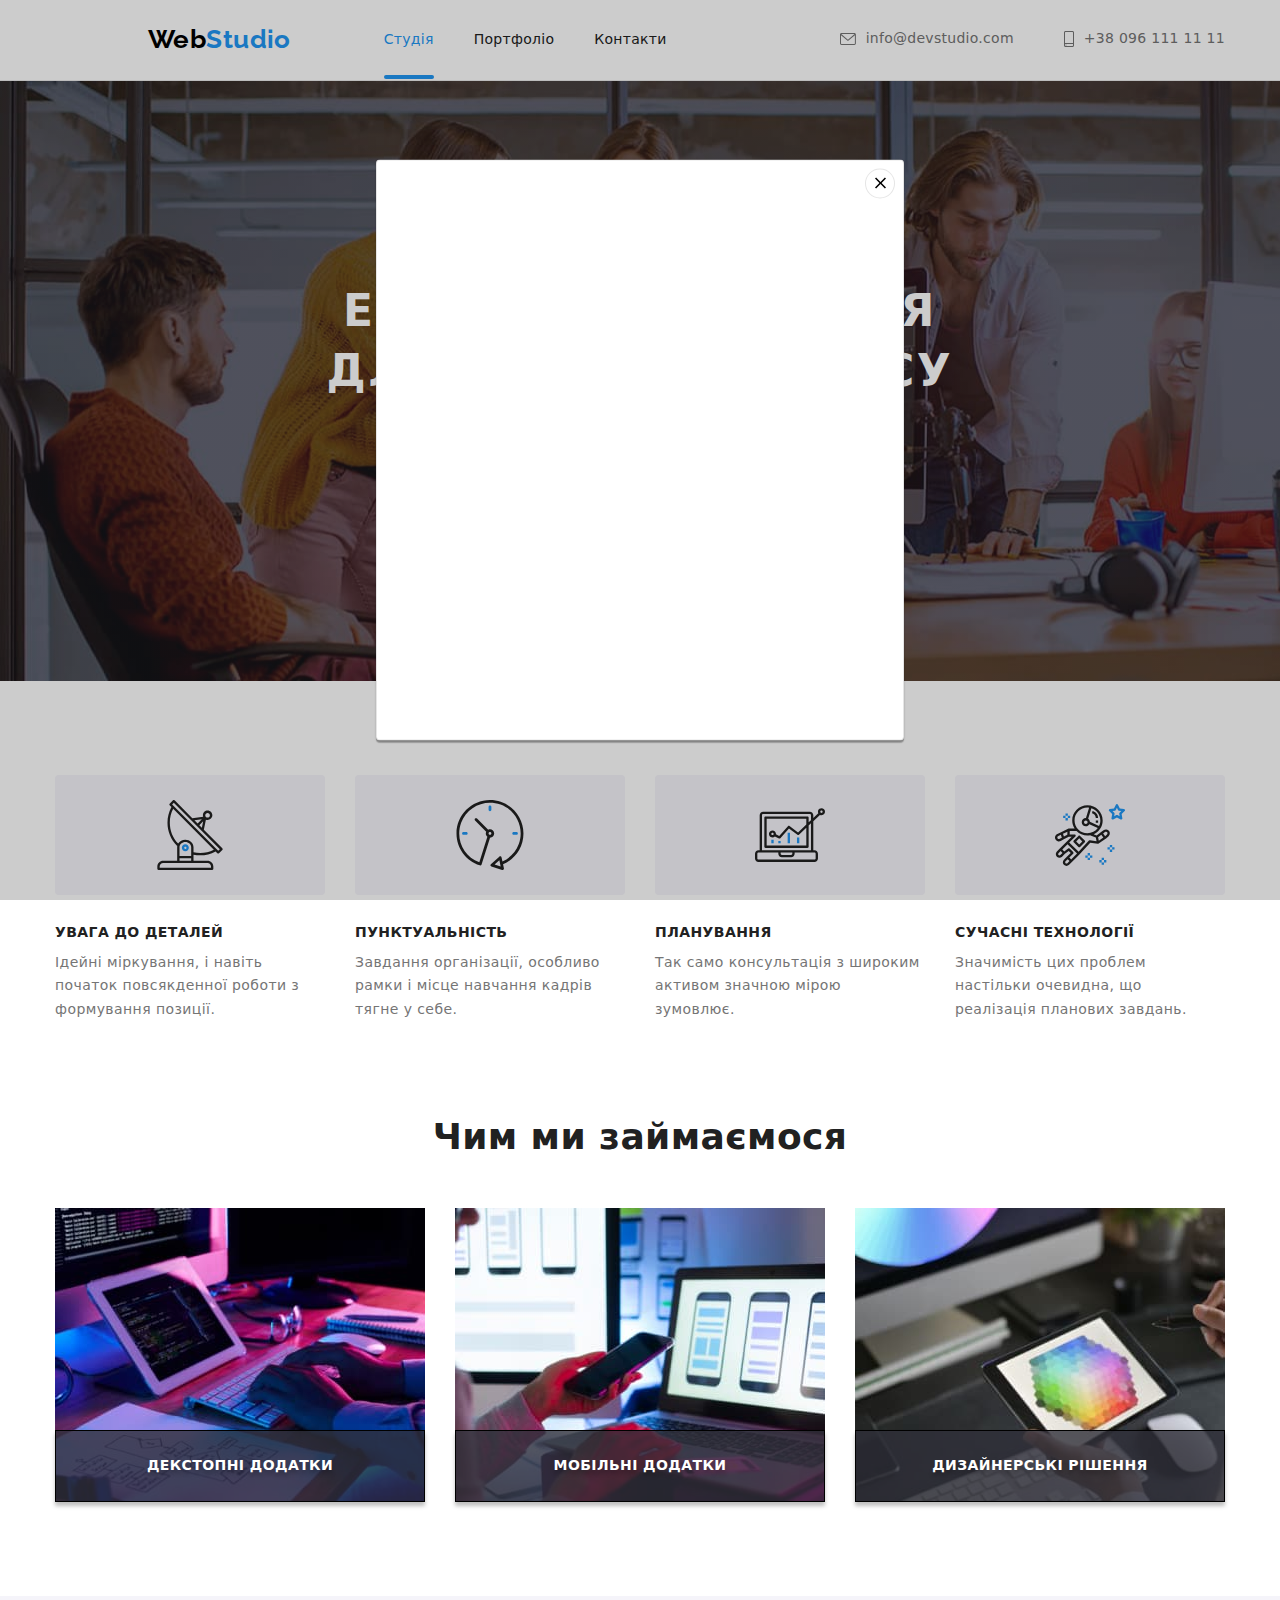
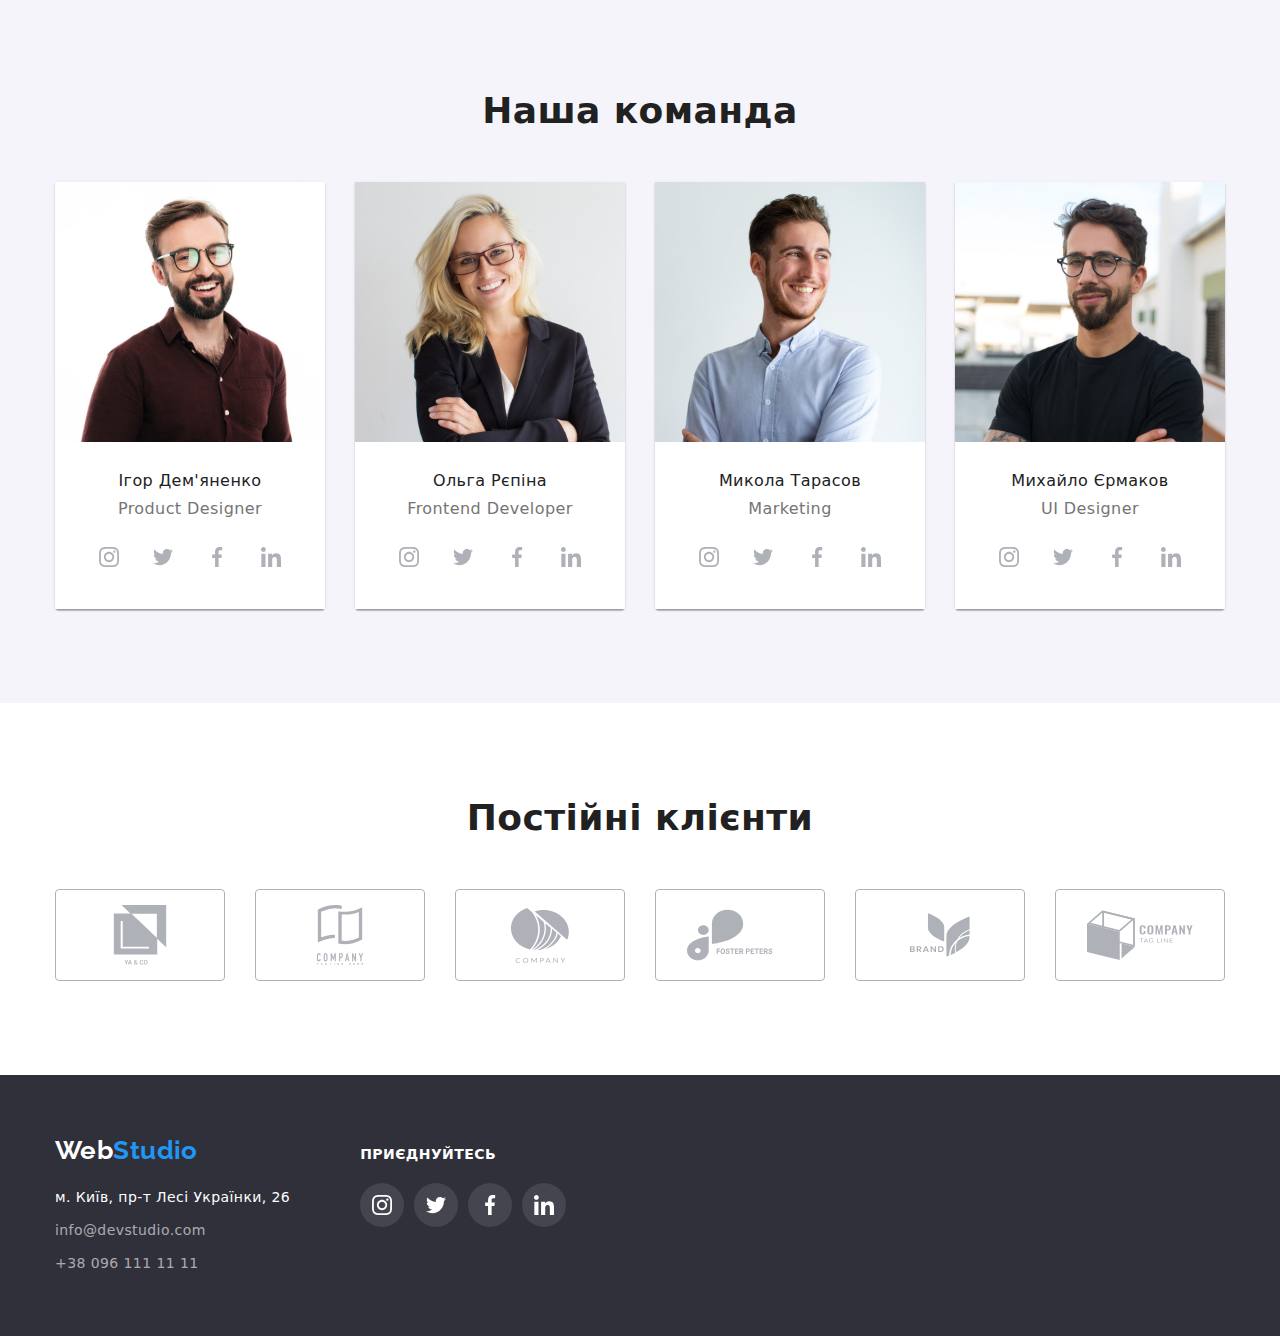
==== commit d1464ff2: "project" ====
--- a/index.html
+++ b/index.html
@@ -4,7 +4,7 @@
     <meta charset="UTF-8" />
     <meta http-equiv="X-UA-Compatible" content="IE=edge" />
     <meta name="viewport" content="width=device-width, initial-scale=1.0" />
-    <title>Document</title>
+    <title>WebStudio</title>
     <link rel="preconnect" href="https://fonts.googleapis.com" />
     <link rel="preconnect" href="https://fonts.gstatic.com" crossorigin />
     <link
@@ -16,39 +16,44 @@
       href="https://cdnjs.cloudflare.com/ajax/libs/modern-normalize/1.0.0/modern-normalize.min.css"
     />
     <link rel="stylesheet" href="./css/styles.css" />
+    <link
+      rel="stylesheet"
+      href="https://cdnjs.cloudflare.com/ajax/libs/modern-normalize/1.1.0/modern-normalize.min.css"
+    />
   </head>
-
   <body>
     <!-- Шапка -->
-    <header class="section header">
-      <div class="container header-container">
-        <nav class="navigation">
-          <a href="index.html" class="logo header link"
-            ><span class="logo-accent">Web</span>Studio</a
-          >
-
-          <ul class="site-nav list">
-            <li class="site-nav-item current">
-              <a href="index.html" class="link current">Студія</a>
-            </li>
-            <li class="site-nav-item"><a href="./portfolio.html" class="link">Портфоліо</a></li>
-            <li class="site-nav-item"><a href="" class="link">Контакти</a></li>
+    <header class="header">
+      <div class="container header__row">
+        <nav class="header__nav">
+          <a href="index.html" class="logo link"><span class="logo__dark">Web</span>Studio</a>
+
+          <ul class="header__nav list">
+            <li class="header__item">
+              <a href="index.html" class="header__link header__link--active link">Студія</a>
+            </li>
+            <li class="header__item">
+              <a href="./portfolio.html" class="header__link link">Портфоліо</a>
+            </li>
+            <li class="header__item"><a href="" class="header__link link">Контакти</a></li>
           </ul>
         </nav>
 
-        <ul class="contact-nav list">
-          <li class="contact-nav-item">
-            <a class="contact-nav-link link" href="mailto:info@devstudio.com">
-              <svg class="contact-nav-icon" width="16" height="12">
-                <use href="./images/sprite .svg#icon-envelope"></use></svg
-              >info@devstudio.com</a
+        <ul class="contacts list">
+          <li class="contacts__item">
+            <a class="contacts__link link" href="mailto:info@devstudio.com"
+              ><svg class="contacts__icon" width="16" height="12">
+                <use href="./images/icons.svg#envelope"></use>
+              </svg>
+              info@devstudio.com</a
             >
           </li>
-          <li class="contact-nav-item">
-            <a class="contact-nav-link link" href="tel:380961111111">
-              <svg class="contact-nav-icon" width="10" height="16">
-                <use href="./images/sprite .svg#icon-smartphone"></use></svg
-              >+38 096 111 11 11</a
+          <li class="contacts__item">
+            <a class="contacts__link link" href="tel:380961111111">
+              <svg class="contacts__icon" width="10" height="16">
+                <use href="./images/icons.svg#smartphone"></use>
+              </svg>
+              +38 096 111 11 11</a
             >
           </li>
         </ul>
@@ -59,60 +64,66 @@
       <!-- Герой -->
       <section class="hero">
         <div class="container">
-          <h1 class="hero-title">Ефективні рішення для вашого бізнесу</h1>
+          <h1 class="hero__title">Ефективні рішення для вашого бізнесу</h1>
           <button type="button" class="button primary" data-modal-open>Замовити послугу</button>
         </div>
       </section>
+      <div class="backdrop" data-modal>
+        <div class="modal">
+          <button class="modal-close-btn" data-modal-close>
+            <svg width="18" height="18">
+              <use href="./images/icons.svg#close-btn"></use>
+            </svg>
+          </button>
+        </div>
+      </div>
 
       <!-- Якості -->
-      <section class="section features">
-        <div class="features-container container">
+      <section class="features">
+        <div class="container">
           <h2 class="visually-hidden">Переваги</h2>
-          <ul class="features-list list">
-            <li class="features-item">
-              <div class="features-wrapper">
-                <svg class="features-icon">
-                  <use href="./images/sprite.svg/sprite-edited.svg#icon-antenna"></use>
-                </svg>
-              </div>
-              <h3 class="features-title">УВАГА ДО ДЕТАЛЕЙ</h3>
-              <p class="features-text">
+          <ul class="features__list list">
+            <li class="features__item">
+              <div class="features__wrapper">
+                <svg class="features__icon" width="70" height="70">
+                  <use href="./images/icons.svg#antenna"></use>
+                </svg>
+              </div>
+              <h3 class="features__title">УВАГА ДО ДЕТАЛЕЙ</h3>
+              <p class="features__text">
                 Ідейні міркування, і навіть початок повсякденної роботи з формування позиції.
               </p>
             </li>
-            <li class="features-item">
-              <div class="features-wrapper">
-                <svg class="features-icon">
-                  <use href="./images/sprite.svg/sprite-edited.svg#icon-clock"></use>
-                </svg>
-              </div>
-
-              <h3 class="features-title">ПУНКТУАЛЬНІСТЬ</h3>
-              <p class="features-text">
+            <li class="features__item">
+              <div class="features__wrapper">
+                <svg class="features__icon" width="70" height="70">
+                  <use href="./images/icons.svg#clock"></use>
+                </svg>
+              </div>
+              <h3 class="features__title">ПУНКТУАЛЬНІСТЬ</h3>
+              <p class="features__text">
                 Завдання організації, особливо рамки і місце навчання кадрів тягне у себе.
               </p>
             </li>
-            <li class="features-item">
-              <div class="features-wrapper">
-                <svg class="features-icon">
-                  <use href="./images/sprite.svg/sprite-edited.svg#icon-diagram"></use>
-                </svg>
-              </div>
-
-              <h3 class="features-title">ПЛАНУВАННЯ</h3>
-              <p class="features-text">
+            <li class="features__item">
+              <div class="features__wrapper">
+                <svg class="features__icon" width="70" height="70">
+                  <use href="./images/icons.svg#diagram"></use>
+                </svg>
+              </div>
+              <h3 class="features__title">ПЛАНУВАННЯ</h3>
+              <p class="features__text">
                 Так само консультація з широким активом значною мірою зумовлює.
               </p>
             </li>
-            <li class="features-item">
-              <div class="features-wrapper">
-                <svg class="features-icon">
-                  <use href="./images/sprite.svg/sprite-edited.svg#icon-astronaut"></use>
-                </svg>
-              </div>
-
-              <h3 class="features-title">СУЧАСНІ ТЕХНОЛОГІЇ</h3>
-              <p class="features-text">
+            <li class="features__item">
+              <div class="features__wrapper">
+                <svg class="features__icon" width="70" height="70">
+                  <use href="./images/icons.svg#astronaut"></use>
+                </svg>
+              </div>
+              <h3 class="features__title">СУЧАСНІ ТЕХНОЛОГІЇ</h3>
+              <p class="features__text">
                 Значимість цих проблем настільки очевидна, що реалізація планових завдань.
               </p>
             </li>
@@ -121,21 +132,21 @@
       </section>
 
       <!-- Чим займаємося -->
-      <section class="section activity">
+      <section class="activity">
         <div class="container">
-          <h2 class="activity-title">Чим ми займаємося</h2>
-          <ul class="activity-list list">
-            <li class="activity-item">
+          <h2 class="section__title">Чим ми займаємося</h2>
+          <ul class="activity__list list">
+            <li class="activity__item">
               <img src="./images/box_1.jpg" alt="Работа на ПК" width="370" />
-              <h3 class="activity-subtitle">Десктопні додатки</h3>
-            </li>
-            <li class="activity-item">
+              <h3 class="activity__subtitle">Декстопні додатки</h3>
+            </li>
+            <li class="activity__item">
               <img src="./images/box_2.jpg" alt="Работа на телефоне" width="370" />
-              <h3 class="activity-subtitle">Мобільні додатки</h3>
-            </li>
-            <li class="activity-item">
+              <h3 class="activity__subtitle">Мобільні додатки</h3>
+            </li>
+            <li class="activity__item">
               <img src="./images/box_3.jpg" alt="Работа на планшете" width="370" />
-              <h3 class="activity-subtitle">Дизайнерські рішення</h3>
+              <h3 class="activity__subtitle">Дизайнерські рішення</h3>
             </li>
           </ul>
         </div>
@@ -144,7 +155,7 @@
       <!-- Команда -->
       <section class="section team">
         <div class="container">
-          <h2 class="team-title">Наша команда</h2>
+          <h2 class="section__title">Наша команда</h2>
           <ul class="team-list list">
             <li class="team-item">
               <img
@@ -159,36 +170,35 @@
                 <ul class="social-list list">
                   <li class="social-list-item">
                     <a href="" class="social-list-link">
-                      <svg class="social-list-icon">
-                        <use href="./images/sprite .svg#icon-instagram"></use>
-                      </svg>
-                    </a>
-                  </li>
-                  <li class="social-list-item">
-                    <a href="" class="social-list-link">
-                      <svg class="social-list-icon">
-                        <use href="./images/sprite .svg#icon-twitter"></use>
-                      </svg>
-                    </a>
-                  </li>
-                  <li class="social-list-item">
-                    <a href="" class="social-list-link">
-                      <svg class="social-list-icon">
-                        <use href="./images/sprite .svg#icon-facebook"></use>
-                      </svg>
-                    </a>
-                  </li>
-                  <li class="social-list-item">
-                    <a href="" class="social-list-link">
-                      <svg class="social-list-icon">
-                        <use href="./images/sprite .svg#icon-linkedin"></use>
+                      <svg class="social-list-icon" width="20" height="20">
+                        <use href="./images/icons.svg#instagram"></use>
+                      </svg>
+                    </a>
+                  </li>
+                  <li class="social-list-item">
+                    <a href="" class="social-list-link">
+                      <svg class="social-list-icon" width="20" height="20">
+                        <use href="./images/icons.svg#twitter"></use>
+                      </svg>
+                    </a>
+                  </li>
+                  <li class="social-list-item">
+                    <a href="" class="social-list-link">
+                      <svg class="social-list-icon" width="20" height="20">
+                        <use href="./images/icons.svg#facebook"></use>
+                      </svg>
+                    </a>
+                  </li>
+                  <li class="social-list-item">
+                    <a href="" class="social-list-link">
+                      <svg class="social-list-icon" width="20" height="20">
+                        <use href="./images/icons.svg#linkedin"></use>
                       </svg>
                     </a>
                   </li>
                 </ul>
               </div>
             </li>
-
             <li class="team-item">
               <img
                 class="team-image"
@@ -202,29 +212,29 @@
                 <ul class="social-list list">
                   <li class="social-list-item">
                     <a href="" class="social-list-link">
-                      <svg class="social-list-icon">
-                        <use href="./images/sprite .svg#icon-instagram"></use>
-                      </svg>
-                    </a>
-                  </li>
-                  <li class="social-list-item">
-                    <a href="" class="social-list-link">
-                      <svg class="social-list-icon">
-                        <use href="./images/sprite .svg#icon-twitter"></use>
-                      </svg>
-                    </a>
-                  </li>
-                  <li class="social-list-item">
-                    <a href="" class="social-list-link">
-                      <svg class="social-list-icon">
-                        <use href="./images/sprite .svg#icon-facebook"></use>
+                      <svg class="social-list-icon" width="20" height="20">
+                        <use href="./images/icons.svg#instagram"></use>
+                      </svg>
+                    </a>
+                  </li>
+                  <li class="social-list-item">
+                    <a href="" class="social-list-link">
+                      <svg class="social-list-icon" width="20" height="20">
+                        <use href="./images/icons.svg#twitter"></use>
+                      </svg>
+                    </a>
+                  </li>
+                  <li class="social-list-item">
+                    <a href="" class="social-list-link">
+                      <svg class="social-list-icon" width="20" height="20">
+                        <use href="./images/icons.svg#facebook"></use>
                       </svg>
                     </a>
                   </li>
                   <li class="social-list-item">
                     <a href="" class="social-list-link" width="20" height="20">
-                      <svg class="social-list-icon">
-                        <use href="./images/sprite .svg#icon-linkedin"></use>
+                      <svg class="social-list-icon" width="20" height="20">
+                        <use href="./images/icons.svg#linkedin"></use>
                       </svg>
                     </a>
                   </li>
@@ -239,29 +249,29 @@
                 <ul class="social-list list">
                   <li class="social-list-item">
                     <a href="" class="social-list-link">
-                      <svg class="social-list-icon">
-                        <use href="./images/sprite .svg#icon-instagram"></use>
-                      </svg>
-                    </a>
-                  </li>
-                  <li class="social-list-item">
-                    <a href="" class="social-list-link">
-                      <svg class="social-list-icon">
-                        <use href="./images/sprite .svg#icon-twitter"></use>
-                      </svg>
-                    </a>
-                  </li>
-                  <li class="social-list-item">
-                    <a href="" class="social-list-link">
-                      <svg class="social-list-icon">
-                        <use href="./images/sprite .svg#icon-facebook"></use>
-                      </svg>
-                    </a>
-                  </li>
-                  <li class="social-list-item">
-                    <a href="" class="social-list-link">
-                      <svg class="social-list-icon">
-                        <use href="./images/sprite .svg#icon-linkedin"></use>
+                      <svg class="social-list-icon" width="20" height="20">
+                        <use href="./images/icons.svg#instagram"></use>
+                      </svg>
+                    </a>
+                  </li>
+                  <li class="social-list-item">
+                    <a href="" class="social-list-link">
+                      <svg class="social-list-icon" width="20" height="20">
+                        <use href="./images/icons.svg#twitter"></use>
+                      </svg>
+                    </a>
+                  </li>
+                  <li class="social-list-item">
+                    <a href="" class="social-list-link">
+                      <svg class="social-list-icon" width="20" height="20">
+                        <use href="./images/icons.svg#facebook"></use>
+                      </svg>
+                    </a>
+                  </li>
+                  <li class="social-list-item">
+                    <a href="" class="social-list-link">
+                      <svg class="social-list-icon" width="20" height="20">
+                        <use href="./images/icons.svg#linkedin"></use>
                       </svg>
                     </a>
                   </li>
@@ -276,29 +286,29 @@
                 <ul class="social-list list">
                   <li class="social-list-item">
                     <a href="" class="social-list-link">
-                      <svg class="social-list-icon">
-                        <use href="./images/sprite .svg#icon-instagram"></use>
-                      </svg>
-                    </a>
-                  </li>
-                  <li class="social-list-item">
-                    <a href="" class="social-list-link">
-                      <svg class="social-list-icon">
-                        <use href="./images/sprite .svg#icon-twitter"></use>
-                      </svg>
-                    </a>
-                  </li>
-                  <li class="social-list-item">
-                    <a href="" class="social-list-link">
-                      <svg class="social-list-icon">
-                        <use href="./images/sprite .svg#icon-facebook"></use>
-                      </svg>
-                    </a>
-                  </li>
-                  <li class="social-list-item">
-                    <a href="" class="social-list-link">
-                      <svg class="social-list-icon">
-                        <use href="./images/sprite .svg#icon-linkedin"></use>
+                      <svg class="social-list-icon" width="20" height="20">
+                        <use href="./images/icons.svg#instagram"></use>
+                      </svg>
+                    </a>
+                  </li>
+                  <li class="social-list-item">
+                    <a href="" class="social-list-link">
+                      <svg class="social-list-icon" width="20" height="20">
+                        <use href="./images/icons.svg#twitter"></use>
+                      </svg>
+                    </a>
+                  </li>
+                  <li class="social-list-item">
+                    <a href="" class="social-list-link">
+                      <svg class="social-list-icon" width="20" height="20">
+                        <use href="./images/icons.svg#facebook"></use>
+                      </svg>
+                    </a>
+                  </li>
+                  <li class="social-list-item">
+                    <a href="" class="social-list-link">
+                      <svg class="social-list-icon" width="20" height="20">
+                        <use href="./images/icons.svg#linkedin"></use>
                       </svg>
                     </a>
                   </li>
@@ -311,48 +321,48 @@
 
       <!-- Постійні клієнти -->
       <section class="clients">
-        <div class="container clients">
-          <h3 class="clients-title">Постійні клієнти</h3>
-          <ul class="clients-list list">
-            <li class="clients-item">
-              <a href="#" class="clients-item-link">
-                <svg class="clients-icon" width="106" height="60">
-                  <use href="./images/sprite.svg/sprite-edited.svg#icon-logo-1"></use>
-                </svg>
-              </a>
-            </li>
-            <li class="clients-item">
-              <a href="#" class="clients-item-link">
-                <svg class="clients-icon" width="106" height="60">
-                  <use href="./images/sprite.svg/sprite-edited.svg#icon-logo-2"></use>
-                </svg>
-              </a>
-            </li>
-            <li class="clients-item">
-              <a href="#" class="clients-item-link">
-                <svg class="clients-icon" width="106" height="60">
-                  <use href="./images/sprite.svg/sprite-edited.svg#icon-logo-3"></use>
-                </svg>
-              </a>
-            </li>
-            <li class="clients-item">
-              <a href="#" class="clients-item-link">
-                <svg class="clients-icon" width="106" height="60">
-                  <use href="./images/sprite.svg/sprite-edited.svg#icon-logo-4"></use>
-                </svg>
-              </a>
-            </li>
-            <li class="clients-item">
-              <a href="#" class="clients-item-link">
-                <svg class="clients-icon" width="106" height="60">
-                  <use href="./images/sprite.svg/sprite-edited.svg#icon-logo-5"></use>
-                </svg>
-              </a>
-            </li>
-            <li class="clients-item">
-              <a href="#" class="clients-item-link">
-                <svg class="clients-icon" width="106" height="60">
-                  <use href="./images/sprite.svg/sprite-edited.svg#icon-logo-6"></use>
+        <div class="container">
+          <h2 class="section__title">Постійні клієнти</h2>
+          <ul class="clients__list list">
+            <li class="clients__item">
+              <a href="#" class="clients__link">
+                <svg class="clients__icon" width="106" height="60">
+                  <use href="./images/icons.svg#customer-1"></use>
+                </svg>
+              </a>
+            </li>
+            <li class="clients__item">
+              <a href="#" class="clients__link">
+                <svg class="clients__icon" width="106" height="60">
+                  <use href="./images/icons.svg#customer-2">./</use>
+                </svg>
+              </a>
+            </li>
+            <li class="clients__item">
+              <a href="#" class="clients__link">
+                <svg class="clients__icon" width="106" height="60">
+                  <use href="./images/icons.svg#customer-3"></use>
+                </svg>
+              </a>
+            </li>
+            <li class="clients__item">
+              <a href="#" class="clients__link">
+                <svg class="clients__icon" width="106" height="60">
+                  <use href="./images/icons.svg#customer-4"></use>
+                </svg>
+              </a>
+            </li>
+            <li class="clients__item">
+              <a href="#" class="clients__link">
+                <svg class="clients__icon" width="106" height="60">
+                  <use href="./images/icons.svg#customer-5"></use>
+                </svg>
+              </a>
+            </li>
+            <li class="clients__item">
+              <a href="#" class="clients__link">
+                <svg class="clients__icon" width="106" height="60">
+                  <use href="./images/icons.svg#customer-6"></use>
                 </svg>
               </a>
             </li>
@@ -362,12 +372,10 @@
     </main>
 
     <!-- Футер -->
-    <footer class="section footer">
-      <div class="container footer">
-        <div class="footer-adress-wrapper">
-          <a href="./index.html" class="logo footer link"
-            ><span class="logo-accent">Web</span>Studio</a
-          >
+    <footer class="footer">
+      <div class="container footer__container">
+        <div>
+          <a href="./index.html" class="logo link"><span class="logo__light">Web</span>Studio</a>
 
           <address class="adress">
             <ul class="adress-list list">
@@ -389,34 +397,34 @@
             </ul>
           </address>
         </div>
-        <div class="footer-adress-wrapper">
-          <h3 class="footer-social-title">Приєднуйтесь</h3>
-          <ul class="footer-social-list list">
-            <li class="social-list-item">
-              <a href="" class="social-list-link footer">
-                <svg class="social-list-icon footer">
-                  <use href="./images/sprite .svg#icon-instagram"></use>
-                </svg>
-              </a>
-            </li>
-            <li class="social-list-item">
-              <a href="" class="social-list-link footer">
-                <svg class="social-list-icon footer">
-                  <use href="./images/sprite .svg#icon-twitter"></use>
-                </svg>
-              </a>
-            </li>
-            <li class="social-list-item">
-              <a href="" class="social-list-link footer">
-                <svg class="social-list-icon footer">
-                  <use href="./images/sprite .svg#icon-facebook"></use>
-                </svg>
-              </a>
-            </li>
-            <li class="social-list-item">
-              <a href="" class="social-list-link footer">
-                <svg class="social-list-icon footer">
-                  <use href="./images/sprite .svg#icon-linkedin"></use>
+        <div class="join-us">
+          <h2 class="join-us-title">Приєднуйтесь</h2>
+          <ul class="footer-social-icons-list">
+            <li class="footer-social-icons-list-item">
+              <a href="#" target="_blank" class="footer-social-link">
+                <svg class="footer-social-icon">
+                  <use href="./images/icons.svg#instagram"></use>
+                </svg>
+              </a>
+            </li>
+            <li class="footer-social-icons-list-item">
+              <a href="#" target="_blank" class="footer-social-link">
+                <svg class="footer-social-icon">
+                  <use href="./images/icons.svg#twitter"></use>
+                </svg>
+              </a>
+            </li>
+            <li class="footer-social-icons-list-item">
+              <a href="#" target="_blank" class="footer-social-link">
+                <svg class="footer-social-icon">
+                  <use href="./images/icons.svg#facebook"></use>
+                </svg>
+              </a>
+            </li>
+            <li class="footer-social-icons-list-item">
+              <a href="#" target="_blank" class="footer-social-link">
+                <svg class="footer-social-icon">
+                  <use href="./images/icons.svg#linkedin"></use>
                 </svg>
               </a>
             </li>
@@ -424,16 +432,6 @@
         </div>
       </div>
     </footer>
-
-    <div class="backdrop is-hidden" data-modal>
-      <div class="modal">
-        <button class="modal-close-btn" data-modal-close>
-          <svg class="modal-close-btn-icon" width="18" height="18">
-            <use href="./images/sprite .svg#icon-close-black"></use>
-          </svg>
-        </button>
-      </div>
-    </div>
     <script src="./js/modal.js"></script>
   </body>
 </html>
--- a/css/styles.css
+++ b/css/styles.css
@@ -10,7 +10,7 @@
   --secondary-black-color: #000000;
   --adress-color: rgba(255, 255, 255, 0.6);
   --border-content-color: #eeeeee;
-  --timing-function: 250ms cubic-bezier(0.4, 0, 0.2, 1);
+  --transition-func: 250ms cubic-bezier(0.4, 0, 0.2, 1);
 }
 
 body {
@@ -80,11 +80,12 @@
 /* =============/Components============= */
 
 /*=============Header============= */
-.section.header {
+
+.header {
   border-bottom: 1px solid #ececec;
 }
 
-.header-container {
+.header__row {
   padding-top: 24px;
   padding-bottom: 25px;
 
@@ -93,25 +94,10 @@
   justify-content: space-between;
 }
 
-.navigation {
-  display: flex;
-  align-items: center;
-}
-
-.site-nav {
-  display: flex;
-}
-
-.site-nav-item:not(:last-child) {
-  margin-right: 40px;
-}
-
-.contact-nav {
-  display: flex;
-}
-
-.contact-nav-link {
-  margin-right: 50px;
+.header__nav {
+  display: flex;
+  align-items: center;
+  margin-left: 93px;
 }
 
 .logo {
@@ -119,94 +105,101 @@
   font-weight: 700;
   font-size: 26px;
   line-height: 1.19;
-}
-
-.logo.header {
+  color: var(--accent-color);
+}
+
+.logo__dark {
   color: var(--secondary-black-color);
-  margin-right: 93px;
-}
-
-.logo-accent {
-  color: var(--accent-color);
-}
-
-.site-nav .link,
-.contact-nav .link {
-  color: var(--title-text-color);
-
+}
+
+.logo__light {
+  color: var(--primary-white-color);
+}
+
+.header__item:not(:last-child) {
+  margin-right: 40px;
+}
+
+.contacts {
+  display: flex;
+  column-gap: 50px;
+}
+
+.header__link,
+.contacts__link {
   font-weight: 500;
   line-height: 1.14;
   letter-spacing: 0.02em;
-}
-
-.site-nav .link:hover,
-.site-nav .link:focus,
-.site-nav .link.current,
-.contact-nav .link:hover,
-.contact-nav .link:focus {
+  transition: color var(--transition-func);
+}
+
+.header__link {
+  color: var(--title-text-color);
+}
+
+.contacts__link {
+  color: var(--primary-text-color);
+  display: flex;
+  justify-content: center;
+  align-items: center;
+}
+
+.header__link:hover,
+.header__link:focus,
+.header__link--active,
+.contacts__link:hover,
+.contacts__link:focus {
   color: var(--accent-color);
-  transition: color var(--timing-function);
-}
-
-.contact-nav .link {
-  color: var(--primary-text-color);
-}
-
-.contact-nav-link {
-  display: flex;
-  justify-content: center;
-  text-align: center;
-}
-
-.contact-nav-icon {
-  fill: var(--primary-text-color);
-
-  margin-right: 10px;
-}
-
-.contact-nav-link:hover .contact-nav-icon {
-  fill: var(--accent-color);
-}
-
-.site-nav-item {
+}
+
+.header__link--active {
   position: relative;
 }
 
-/* .site-nav-item.current {
-}
-
-.site-nav-item::after {
+.header__link--active::after {
+  width: 100%;
+  height: 4px;
+
   content: '';
-
   position: absolute;
   left: 0;
-  bottom: 0;
-
-  display: block;
-  width: 100%;
-  height: 4px;
+  bottom: -32px;
+
   border-radius: 2px;
-  background-color: #2196f3; */
-
-/* В головній навігації, за допомогою псевдоелемента ::after, зроблено підкреслення посилання поточної сторінки (на якій зараз знаходиться користувач). */
+  background-color: #2196f3;
+}
+
+.contacts__icon {
+  margin-right: 10px;
+  fill: var(--primary-text-color);
+  transition: fill var(--transition-func);
+}
+
+.contacts__link:hover .contacts__icon,
+.contacts__link:focus .contacts__icon {
+  fill: #2196f3;
+}
 
 /*=============/Header============= */
 
 /* =============Hero============= */
 
 .hero {
-  padding-bottom: 200px;
-  padding-top: 200px;
-  text-align: center;
   max-width: 1600px;
+  padding: 200px 0;
   margin: 0 auto;
+  text-align: center;
 
   background-color: #c4c4c4;
   background-image: linear-gradient(rgba(47, 48, 58, 0.4), rgba(47, 48, 58, 0.4)),
-    url('../images/hero/hero.jpg');
-}
-
-.hero-title {
+    url(../images/banner.jpg);
+}
+
+/* background-color: #c4c4c4;
+  background-image: linear-gradient(rgba(47, 48, 58, 0.4), rgba(47, 48, 58, 0.4)),
+    url('../images/hero/hero.jpg'); */
+
+.hero__title {
   margin: 0 auto;
   margin-bottom: 30px;
   color: var(--primary-white-color);
@@ -220,16 +213,62 @@
   text-transform: uppercase;
 }
 
+.backdrop {
+  position: fixed;
+  top: 0;
+  left: 0;
+  z-index: 100;
+  width: 100%;
+  height: 100%;
+  background-color: rgba(0, 0, 0, 0.2);
+  transition: opacity 500ms linear, visibility 500ms linear;
+}
+
+.backdrop.is-hidden {
+  opacity: 0;
+  visibility: hidden;
+  pointer-events: none;
+}
+
+.modal {
+  position: absolute;
+  top: 50%;
+  left: 50%;
+  transform: translate(-50%, -50%);
+  width: 528px;
+  height: 581px;
+  background-color: var(--primary-white-color);
+  box-shadow: 0px 1px 3px rgb(0 0 0 / 12%), 0px 1px 1px rgb(0 0 0 / 14%),
+    0px 2px 1px rgb(0 0 0 / 20%);
+  border-radius: 4px;
+  border: 1px solid rgba(0, 0, 0, 0.1);
+}
+
+.modal-close-btn {
+  position: absolute;
+  top: 8px;
+  right: 8px;
+  display: flex;
+  justify-content: center;
+  align-items: center;
+  background: #ffffff;
+  border: 1px solid rgba(0, 0, 0, 0.1);
+  border-radius: 50%;
+  padding: 0;
+  width: 30px;
+  height: 30px;
+}
+
 /* =============/Hero============= */
 
 /* =============Features============= */
 
-.section.features {
+.features {
   padding-top: 94px;
   padding-bottom: 94px;
 }
 
-.features-title {
+.features__title {
   margin-bottom: 10px;
   color: var(--title-text-color);
 
@@ -238,104 +277,78 @@
   text-transform: uppercase;
 }
 
-.features-text {
+.features__text {
   line-height: 1.7;
 }
 
-.features-list {
+.features__list {
   display: flex;
   justify-content: space-between;
   column-gap: 30px;
 }
 
-.features-item {
-  display: flex;
-  flex-direction: column;
-
-  border-radius: 4px;
-}
-
-.features-wrapper {
-  display: flex;
+.features__wrapper {
   width: 270px;
   height: 120px;
+  margin-bottom: 30px;
+
   background-color: #f5f4fa;
+  border-radius: 4px;
+  display: flex;
   justify-content: center;
   align-items: center;
-  column-gap: 30px;
-  margin-bottom: 30px;
-}
-
-.features-icon {
-  width: 70px;
-  height: 70px;
 }
 
 /* =============/Features============= */
 
 /* =============Activity============= */
 
-.section.activity {
+.activity {
   padding-bottom: 94px;
 }
 
-.activity-title,
-.team-title {
+.section__title {
   color: var(--title-text-color);
+  margin-bottom: 50px;
 
   font-size: 36px;
   line-height: 1.16;
   text-align: center;
 }
 
-.activity-title {
-  margin-bottom: 50px;
-}
-
-.activity-list {
+.activity__list {
   width: calc((100% - 60px) / 3);
   display: flex;
   column-gap: 30px;
 }
 
-.activity-item {
+.activity__item {
   position: relative;
 }
 
-.activity-subtitle {
+.activity__subtitle {
   position: absolute;
   bottom: 0;
-
   font-size: 14px;
   line-height: 1.14;
   text-align: center;
   text-transform: uppercase;
-
   color: #ffffff;
   background-color: rgba(47, 48, 58, 0.8);
   border: 1px solid #000000;
-  text-shadow: 0px 4px 4px rgba(0, 0, 0, 0.25);
-  box-shadow: 0px 4px 4px rgba(0, 0, 0, 0.25);
-
+  text-shadow: 0px 4px 4px rgb(0 0 0 / 25%);
+  box-shadow: 0px 4px 4px rgb(0 0 0 / 25%);
   padding: 27px 0;
   width: 100%;
 }
-
 /* =============/Activity============= */
 
 /* =============Team============= */
 
-.section.team {
+.team {
   padding-bottom: 94px;
   padding-top: 94px;
-}
-
-.team {
   background-color: var(--primary-grey-color);
-}
-
-.team-title {
-  margin-bottom: 50px;
 }
 
 .team-list {
@@ -365,8 +378,6 @@
   font-size: 16px;
   line-height: 1.18;
   text-align: center;
-
-  margin-bottom: 16px;
 }
 
 .team-description {
@@ -375,6 +386,7 @@
 }
 
 .social-list {
+  margin-top: 16px;
   display: flex;
   justify-content: center;
   column-gap: 10px;
@@ -389,18 +401,19 @@
   border-radius: 50%;
 
   background-color: var(--primary-white-color);
+  transition: background-color var(--transition-func);
 }
 
 .social-list-link:hover,
 .social-list-link:focus {
   background-color: var(--accent-color);
-  transition: background-color var(--timing-function);
 }
 
 .social-list-icon {
   width: 20px;
   height: 20px;
   fill: #afb1b8;
+  transition: fill var(--transition-func);
 }
 
 .social-list-link:hover .social-list-icon,
@@ -413,33 +426,22 @@
 /* =============Clients============= */
 
 .clients {
-  padding-bottom: 47px;
-  padding-top: 47px;
-}
-
-.clients-title {
-  font-style: normal;
-  font-weight: 700;
-  font-size: 36px;
-  line-height: 1.16;
-  text-align: center;
-  color: var(--title-text-color);
-
-  margin-bottom: 50px;
-}
-
-.clients-list {
+  padding-bottom: 94px;
+  padding-top: 94px;
+}
+
+.clients__list {
   display: flex;
   justify-content: space-between;
   align-items: center;
 }
 
-.clients-item {
+.clients__item {
   width: 170px;
   height: 92px;
 }
 
-.clients-item-link {
+.clients__link {
   display: flex;
   justify-content: center;
   align-items: center;
@@ -448,22 +450,24 @@
   width: 100%;
   height: 100%;
   color: #afb1b8;
-}
-
-.clients-icon {
+  transition: border-color var(--transition-func);
+}
+
+.clients__icon {
   display: block;
   fill: currentColor;
-}
-
-.clients-item-link:focus,
-.clients-item-link:hover {
+  transition: fill var(--transition-func);
+}
+
+.clients__link:focus,
+.clients__link:hover {
   border-color: var(--accent-color);
   border-radius: 4px;
   outline: transparent;
 }
 
-.clients-item-link:focus .clients-icon,
-.clients-item-link:hover .clients-icon {
+.clients__link:focus .clients__icon,
+.clients__link:hover .clients__icon {
   fill: var(--accent-color);
 }
 
@@ -471,51 +475,61 @@
 
 /* =============Footer=============*/
 
-.section.footer {
+.footer {
   padding: 60px 0;
   background-color: var(--primary-black-color);
 }
 
-.container.footer {
+.footer__container {
   display: flex;
   align-items: baseline;
 }
 
-.footer-adress-wrapper {
-  margin-right: 70px;
-}
-
-.footer-social-title {
-  margin-bottom: 20px;
-  color: var(--primary-white-color);
-
-  font-weight: 700;
+.join-us {
+  margin: 12px 0 0 70px;
+}
+
+.join-us-title {
   line-height: 1.14;
+  color: var(--primary-white-color);
   text-transform: uppercase;
-}
-
-.footer-social-list {
-  display: flex;
-  justify-content: center;
-  column-gap: 10px;
-}
-
-.social-list-icon.footer {
+  font-size: 14px;
+}
+
+.footer-social-icons-list {
+  list-style-type: none;
+  margin: 20px 0 0;
+  display: flex;
+}
+
+.footer-social-icons-list-item {
+  width: 44px;
+  height: 44px;
+  background-color: rgba(255, 255, 255, 0.1);
+  border-radius: 50%;
+  margin: 0 10px 0 0;
+  transition: background-color var(--transition-func);
+}
+
+.footer-social-icons-list-item a {
+  display: block;
+  padding: 12px;
+}
+
+.footer-social-icons-list-item:last-child {
+  margin-right: 0;
+}
+
+.footer-social-icons-list-item:hover,
+.footer-social-icons-list-item:focus {
+  background-color: var(--accent-color);
+}
+
+.footer-social-icon {
+  width: 20px;
+  height: 20px;
   fill: var(--primary-white-color);
-}
-
-.social-list-link.footer {
-  background-color: rgba(255, 255, 255, 0.1);
-}
-
-.social-list-link:hover,
-.social-list-link:focus {
-  background-color: var(--accent-color);
-  transition: background-color var(--timing-function);
-}
-
-.logo.footer {
-  color: var(--primary-white-color);
+  transition: fill var(--transition-func);
 }
 
 .adress {
@@ -537,51 +551,16 @@
   line-height: 1.71;
 }
 
-.adress .adress-link {
-  color: var(--adress-color);
-
+.adress-link {
   font-style: normal;
   line-height: 1.71;
+  color: var(--adress-color);
+  transition: color var(--transition-func);
 }
 
 .adress-link:hover,
 .adress-link:focus {
   color: var(--accent-color);
-  transition: color var(--timing-function);
-}
-
-.site-nav .link:hover,
-.site-nav .link:focus {
-  color: var(--accent-color);
-  transition: color var(--timing-function);
-}
-
-.site-nav .link.current {
-  color: var(--accent-color);
-  transition: color var(--timing-function);
-
-  position: relative;
-}
-
-.site-nav .link.current::after {
-  content: '';
-
-  position: absolute;
-  left: 0;
-  bottom: -33px;
-
-  display: block;
-  width: 100%;
-  height: 4px;
-  border-radius: 2px;
-  background-color: #2196f3;
-  border: 1px solid #000000;
-}
-
-.contact-nav .link:hover,
-.contact-nav .link:focus {
-  color: var(--accent-color);
-  transition: color var(--timing-function);
 }
 
 /* =============/Footer============= */
@@ -636,23 +615,19 @@
 .button-list .button:focus {
   color: var(--primary-white-color);
   background-color: var(--accent-color);
-  transition: background-color var(--timing-function);
-  transition: color var(--timing-function);
 }
 
 .button.current:hover,
 .button.current:focus {
   color: var(--primary-white-color);
   background-color: var(--accent-color);
-  transition: background-color var(--timing-function);
-  transition: color var(--timing-function);
 }
 
 /*=============/Buttons============= */
 
 /* =============Portfolio============= */
 
-.section.projects {
+.projects {
   padding-bottom: 94px;
   padding-top: 94px;
 }
@@ -665,22 +640,10 @@
   padding-bottom: 34px;
 }
 
-.projects-list {
+.projects__list {
   display: flex;
   flex-wrap: wrap;
   gap: 30px;
-}
-
-.projects-list-item:hover {
-  box-shadow: 0px 4px 4px rgba(0, 0, 0, 0.25);
-}
-
-.projects-overlay-text {
-  justify-content: center;
-  text-align: center;
-  font-size: 18px;
-  line-height: 1.5;
-  color: var(--primary-white-color);
 }
 
 .projects-thumb {
@@ -690,23 +653,28 @@
 
 .projects-overlay {
   position: absolute;
-  top: 0;
   bottom: 0;
-  left: 0;
   background-color: rgba(33, 150, 243, 0.9);
   padding: 63px 24px;
-  opacity: 0;
-
   transform: translateY(100%);
-  transition: transform var(--timing-function);
-}
-
-.projects-list-item:hover .projects-overlay {
+  transition: transform 250ms cubic-bezier(0.4, 0, 0.2, 1);
+}
+
+.projects__item:hover .projects-overlay {
   transform: translateY(0%);
-  opacity: 1;
-}
-
-.projects .projects-list .title {
+}
+
+.projects-overlay__text {
+  font-size: 18px;
+  line-height: 1.5;
+  color: var(--primary-white-color);
+}
+
+.projects__item:hover {
+  box-shadow: 0px 4px 4px rgba(0, 0, 0, 0.25);
+}
+
+.projects__title {
   color: var(--title-text-color);
 
   font-size: 18px;
@@ -714,68 +682,16 @@
   letter-spacing: 0.06em;
 }
 
-.projects-list .text {
+.projects__text {
   font-size: 16px;
   line-height: 1.88;
 }
 
-.projects-text-box {
+.projects-text__wrapper {
   border-left: 1px solid var(--border-content-color);
   border-right: 1px solid var(--border-content-color);
   border-bottom: 1px solid var(--border-content-color);
-  box-shadow: 0px 4px 4px rgba(0, 0, 0, 0.25);
-
-  padding: 20px 24px;
+  padding: 20px 19px;
 }
 
 /* =============/Portfolio============ */
-
-/* =============Modal Window============ */
-
-.backdrop {
-  position: fixed;
-  top: 0;
-  bottom: 0;
-  z-index: 100;
-  width: 100%;
-  height: 100%;
-  background-color: rgba(0, 0, 0, 0.2);
-  transition: opacity 500ms linear, visibility 500ms linear;
-}
-
-.backdrop.is-hidden {
-  opacity: 0;
-  visibility: hidden;
-  pointer-events: none;
-}
-
-.modal {
-  position: absolute;
-  top: 50%;
-  left: 50%;
-  width: 528px;
-  height: 581px;
-  transform: translate(-50%, -50%);
-  background-color: var(--primary-white-color);
-  box-shadow: 0px 1px 3px rgba(0, 0, 0, 0.12), 0px 1px 1px rgba(0, 0, 0, 0.14),
-    0px 2px 1px rgba(0, 0, 0, 0.2);
-  border-radius: 4px;
-  border: 1px solid rgba(0, 0, 0, 0.1);
-}
-
-.modal-close-btn {
-  position: absolute;
-  top: 8px;
-  right: 8px;
-  display: flex;
-  justify-content: center;
-  align-items: center;
-  background-color: #ffffff;
-  width: 30px;
-  height: 30px;
-  border-radius: 50%;
-  border: 1px solid rgba(0, 0, 0, 0.1);
-  padding: 0;
-}
-
-/* =============/Modal Window============ */ ;
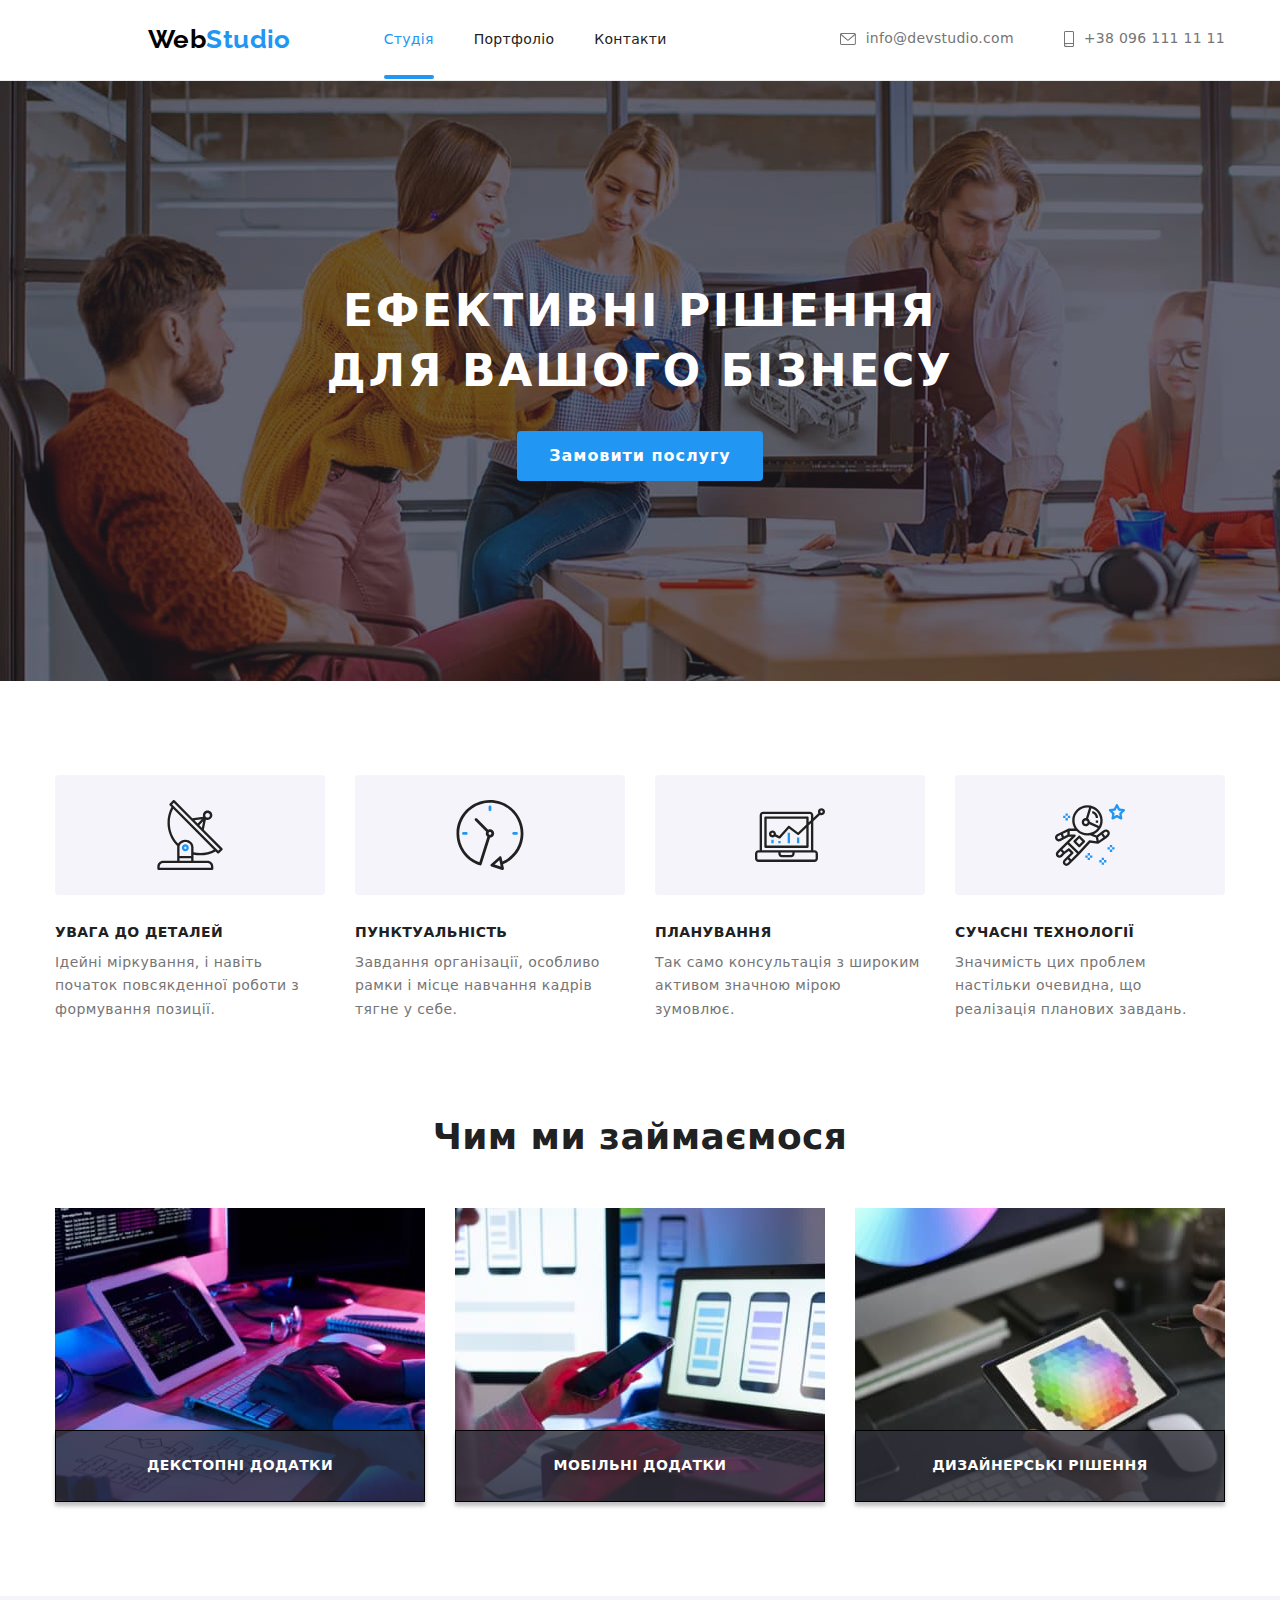
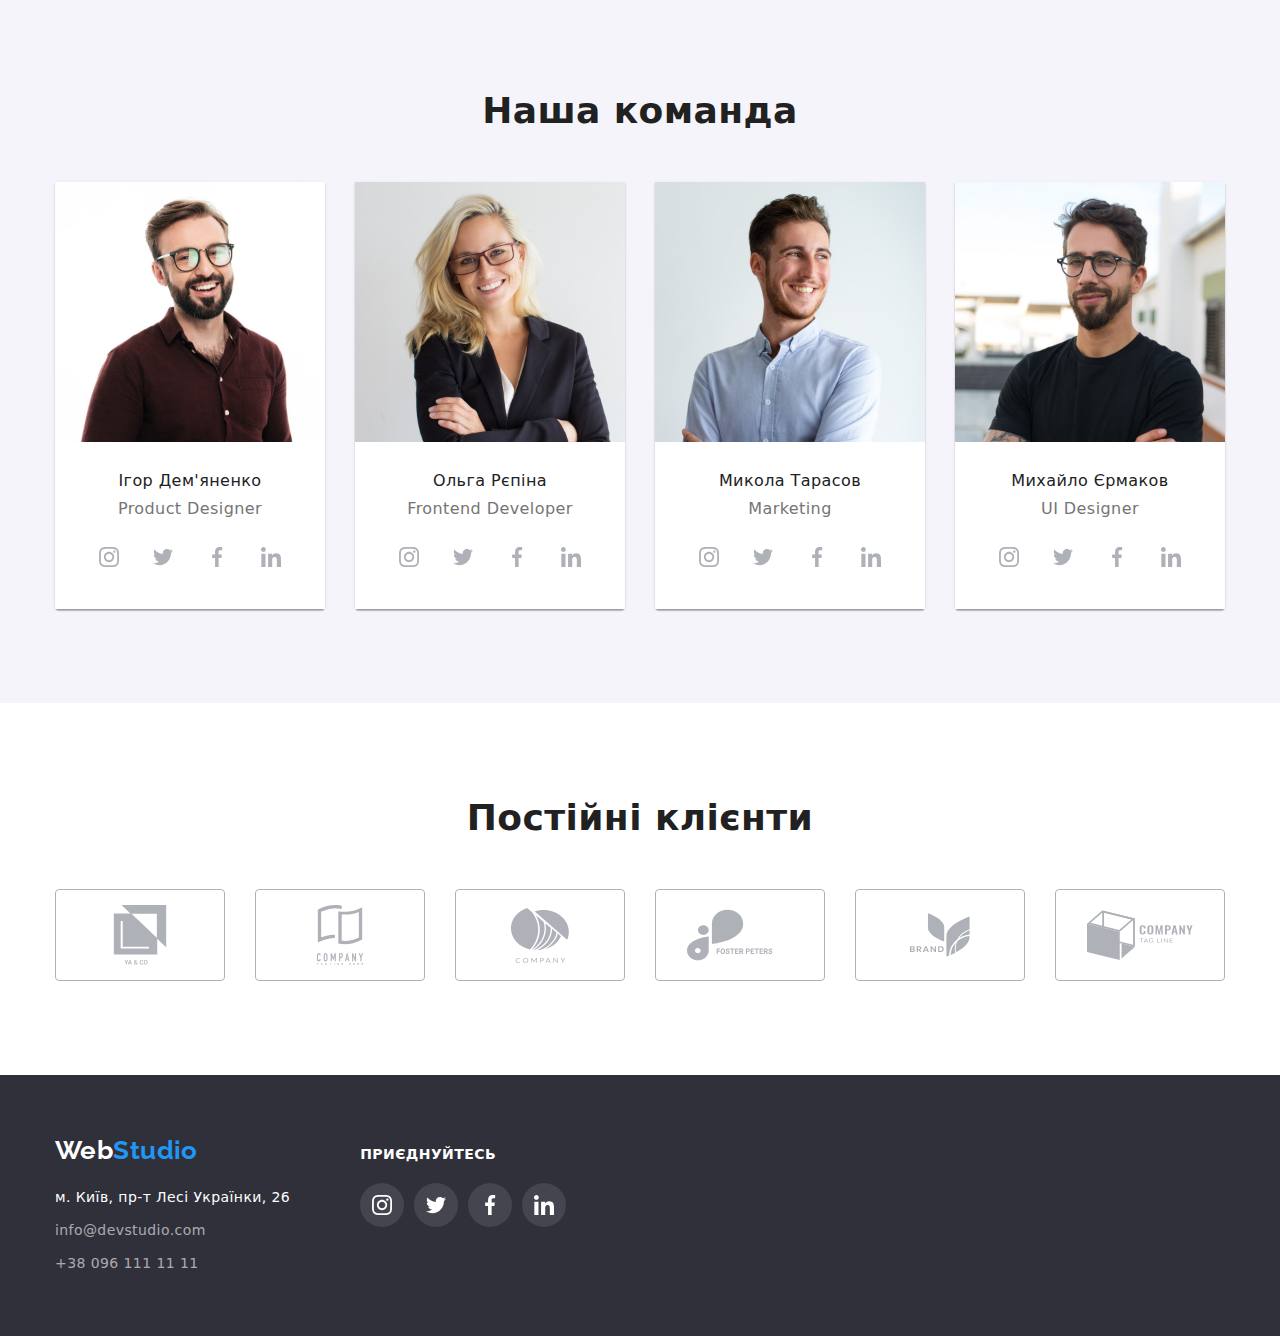
==== commit f49c2452: "edit transition" ====
--- a/index.html
+++ b/index.html
@@ -68,7 +68,7 @@
           <button type="button" class="button primary" data-modal-open>Замовити послугу</button>
         </div>
       </section>
-      <div class="backdrop" data-modal>
+      <div class="backdrop is-hidden" data-modal>
         <div class="modal">
           <button class="modal-close-btn" data-modal-close>
             <svg width="18" height="18">
@@ -401,28 +401,28 @@
           <h2 class="join-us-title">Приєднуйтесь</h2>
           <ul class="footer-social-icons-list">
             <li class="footer-social-icons-list-item">
-              <a href="#" target="_blank" class="footer-social-link">
+              <a href="#" target="_blank" class="footer-social-icons-link">
                 <svg class="footer-social-icon">
                   <use href="./images/icons.svg#instagram"></use>
                 </svg>
               </a>
             </li>
             <li class="footer-social-icons-list-item">
-              <a href="#" target="_blank" class="footer-social-link">
+              <a href="#" target="_blank" class="footer-social-icons-link">
                 <svg class="footer-social-icon">
                   <use href="./images/icons.svg#twitter"></use>
                 </svg>
               </a>
             </li>
             <li class="footer-social-icons-list-item">
-              <a href="#" target="_blank" class="footer-social-link">
+              <a href="#" target="_blank" class="footer-social-icons-link">
                 <svg class="footer-social-icon">
                   <use href="./images/icons.svg#facebook"></use>
                 </svg>
               </a>
             </li>
             <li class="footer-social-icons-list-item">
-              <a href="#" target="_blank" class="footer-social-link">
+              <a href="#" target="_blank" class="footer-social-icons-link">
                 <svg class="footer-social-icon">
                   <use href="./images/icons.svg#linkedin"></use>
                 </svg>
--- a/css/styles.css
+++ b/css/styles.css
@@ -502,27 +502,17 @@
   display: flex;
 }
 
-.footer-social-icons-list-item {
+.footer-social-icons-link {
+  display: flex;
+  justify-content: center;
+  align-items: center;
+  border-radius: 50%;
   width: 44px;
   height: 44px;
+
   background-color: rgba(255, 255, 255, 0.1);
-  border-radius: 50%;
   margin: 0 10px 0 0;
   transition: background-color var(--transition-func);
-}
-
-.footer-social-icons-list-item a {
-  display: block;
-  padding: 12px;
-}
-
-.footer-social-icons-list-item:last-child {
-  margin-right: 0;
-}
-
-.footer-social-icons-list-item:hover,
-.footer-social-icons-list-item:focus {
-  background-color: var(--accent-color);
 }
 
 .footer-social-icon {
@@ -532,6 +522,11 @@
   transition: fill var(--transition-func);
 }
 
+.footer-social-icons-link:hover,
+.footer-social-icons-link:focus {
+  background-color: var(--accent-color);
+}
+
 .adress {
   margin-top: 20px;
   font-style: normal;
@@ -552,10 +547,11 @@
 }
 
 .adress-link {
+  color: var(--adress-color);
+  transition: color var(--transition-func);
+
   font-style: normal;
   line-height: 1.71;
-  color: var(--adress-color);
-  transition: color var(--transition-func);
 }
 
 .adress-link:hover,
@@ -584,6 +580,15 @@
   text-align: center;
 
   cursor: pointer;
+  transition: background-color 250ms cubic-bezier(0.4, 0, 0.2, 1),
+    box-shadow 250ms cubic-bezier(0.4, 0, 0.2, 1), color 250ms cubic-bezier(0.4, 0, 0.2, 1);
+}
+
+.button:hover,
+.button:focus {
+  background-color: var(--accent-color);
+  color: var(--primary-white-color);
+  box-shadow: 0px 4px 4px 0px #00000040;
 }
 
 .button.primary {
@@ -600,8 +605,6 @@
   align-items: center;
   text-align: center;
   letter-spacing: 0.06em;
-
-  cursor: pointer;
 }
 
 .button.current {
@@ -609,12 +612,7 @@
   min-height: 26px;
   color: var(--primary-white-color);
   background-color: var(--accent-color);
-}
-
-.button-list .button:hover,
-.button-list .button:focus {
-  color: var(--primary-white-color);
-  background-color: var(--accent-color);
+  transition: background-color 5000ms cubic-bezier(0.4, 0, 0.2, 1);
 }
 
 .button.current:hover,
@@ -644,6 +642,16 @@
   display: flex;
   flex-wrap: wrap;
   gap: 30px;
+}
+
+.projects__link {
+  display: block;
+  transition: box-shadow var(--transition-func);
+}
+
+.projects__link:hover,
+.projects__link:focus {
+  box-shadow: 0px 4px 4px rgba(0, 0, 0, 0.25);
 }
 
 .projects-thumb {
@@ -660,6 +668,10 @@
   transition: transform 250ms cubic-bezier(0.4, 0, 0.2, 1);
 }
 
+.projects__item {
+  width: 370px;
+}
+
 .projects__item:hover .projects-overlay {
   transform: translateY(0%);
 }
@@ -670,10 +682,6 @@
   color: var(--primary-white-color);
 }
 
-.projects__item:hover {
-  box-shadow: 0px 4px 4px rgba(0, 0, 0, 0.25);
-}
-
 .projects__title {
   color: var(--title-text-color);
 
@@ -685,12 +693,14 @@
 .projects__text {
   font-size: 16px;
   line-height: 1.88;
+  color: var(--primary-text-color);
 }
 
 .projects-text__wrapper {
   border-left: 1px solid var(--border-content-color);
   border-right: 1px solid var(--border-content-color);
   border-bottom: 1px solid var(--border-content-color);
+
   padding: 20px 19px;
 }
 
